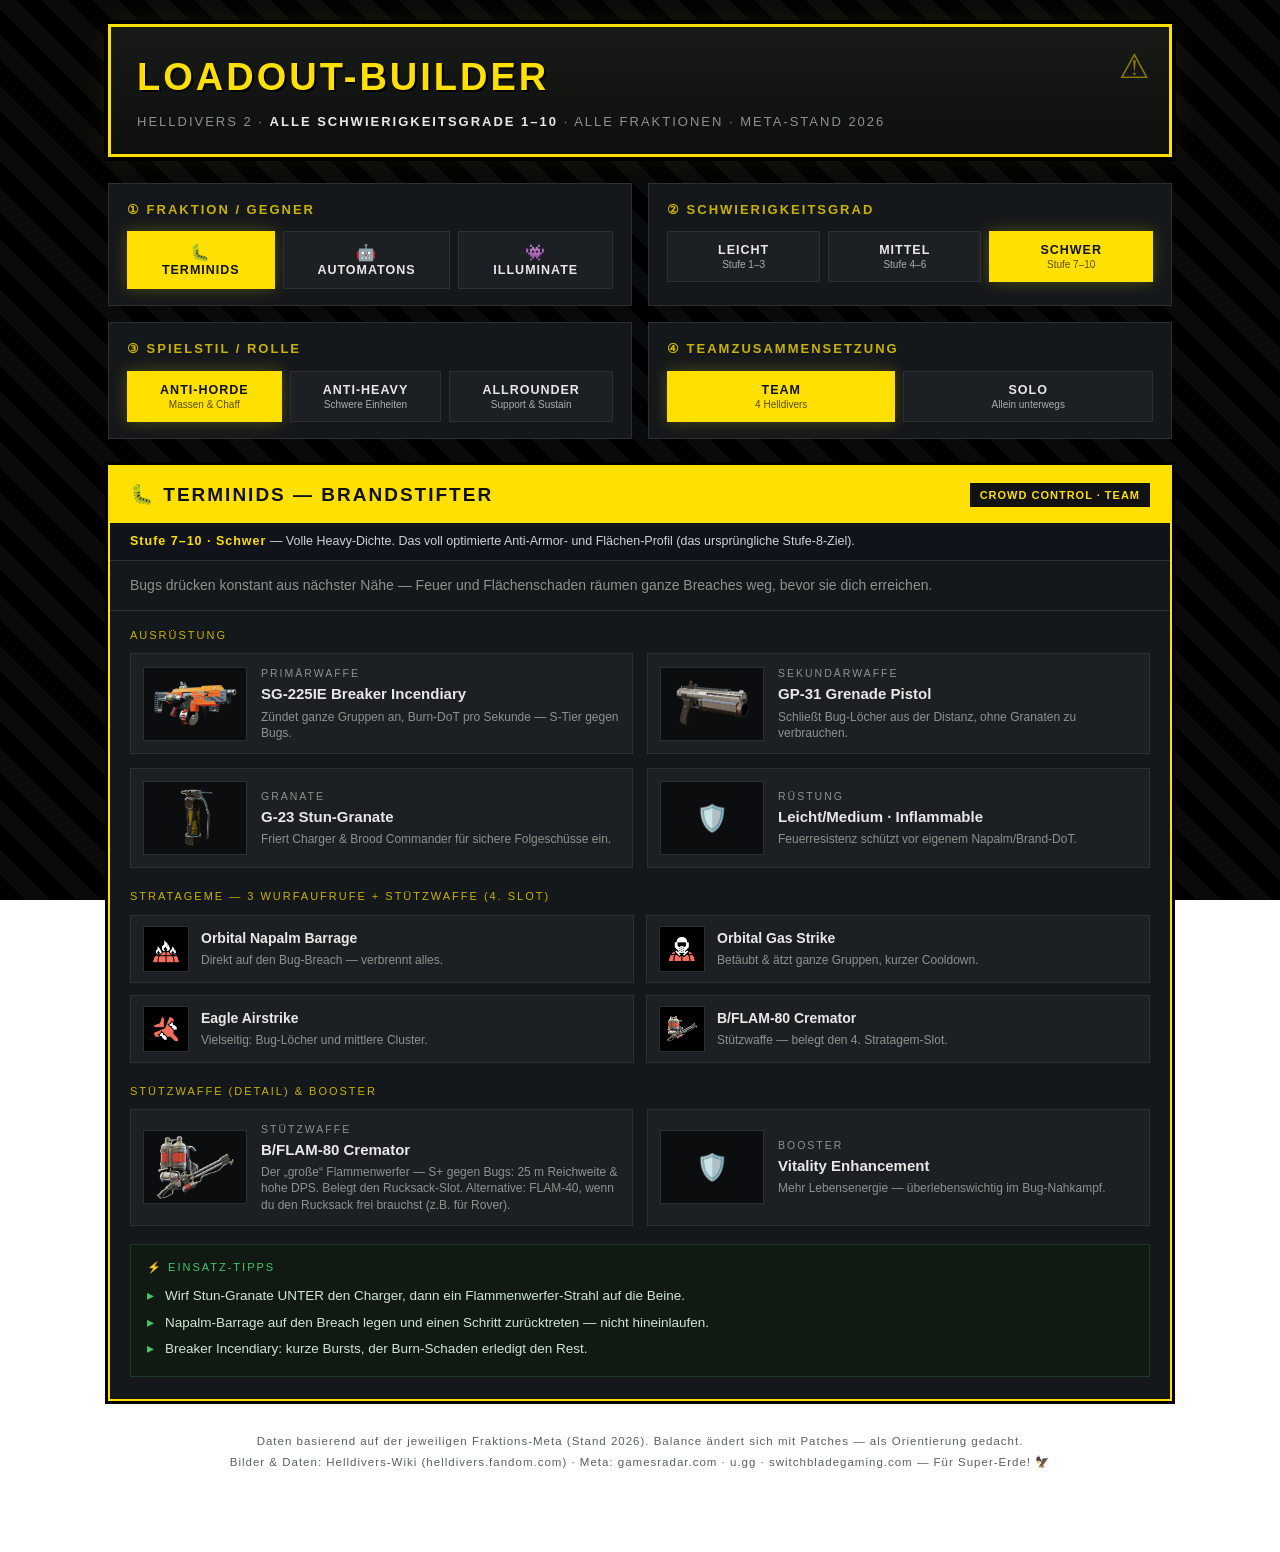
==== index.html @ fb1e1f34 "Helldivers 2 Loadout-Builder: alle Fraktionen, alle Schwierigkeitsbänder Co-Authored-By: Claude Opus" ====
<!DOCTYPE html>
<html lang="de">
<head>
<meta charset="UTF-8">
<meta http-equiv="refresh" content="0; url=helldivers2-loadout.html">
<title>Helldivers 2 — Loadout-Builder</title>
<link rel="canonical" href="helldivers2-loadout.html">
</head>
<body style="background:#0d0f0d;color:#ffe000;font-family:sans-serif;text-align:center;padding-top:20vh">
  <p>Weiterleitung zum <a href="helldivers2-loadout.html" style="color:#ffe000">Loadout-Builder</a> …</p>
</body>
</html>
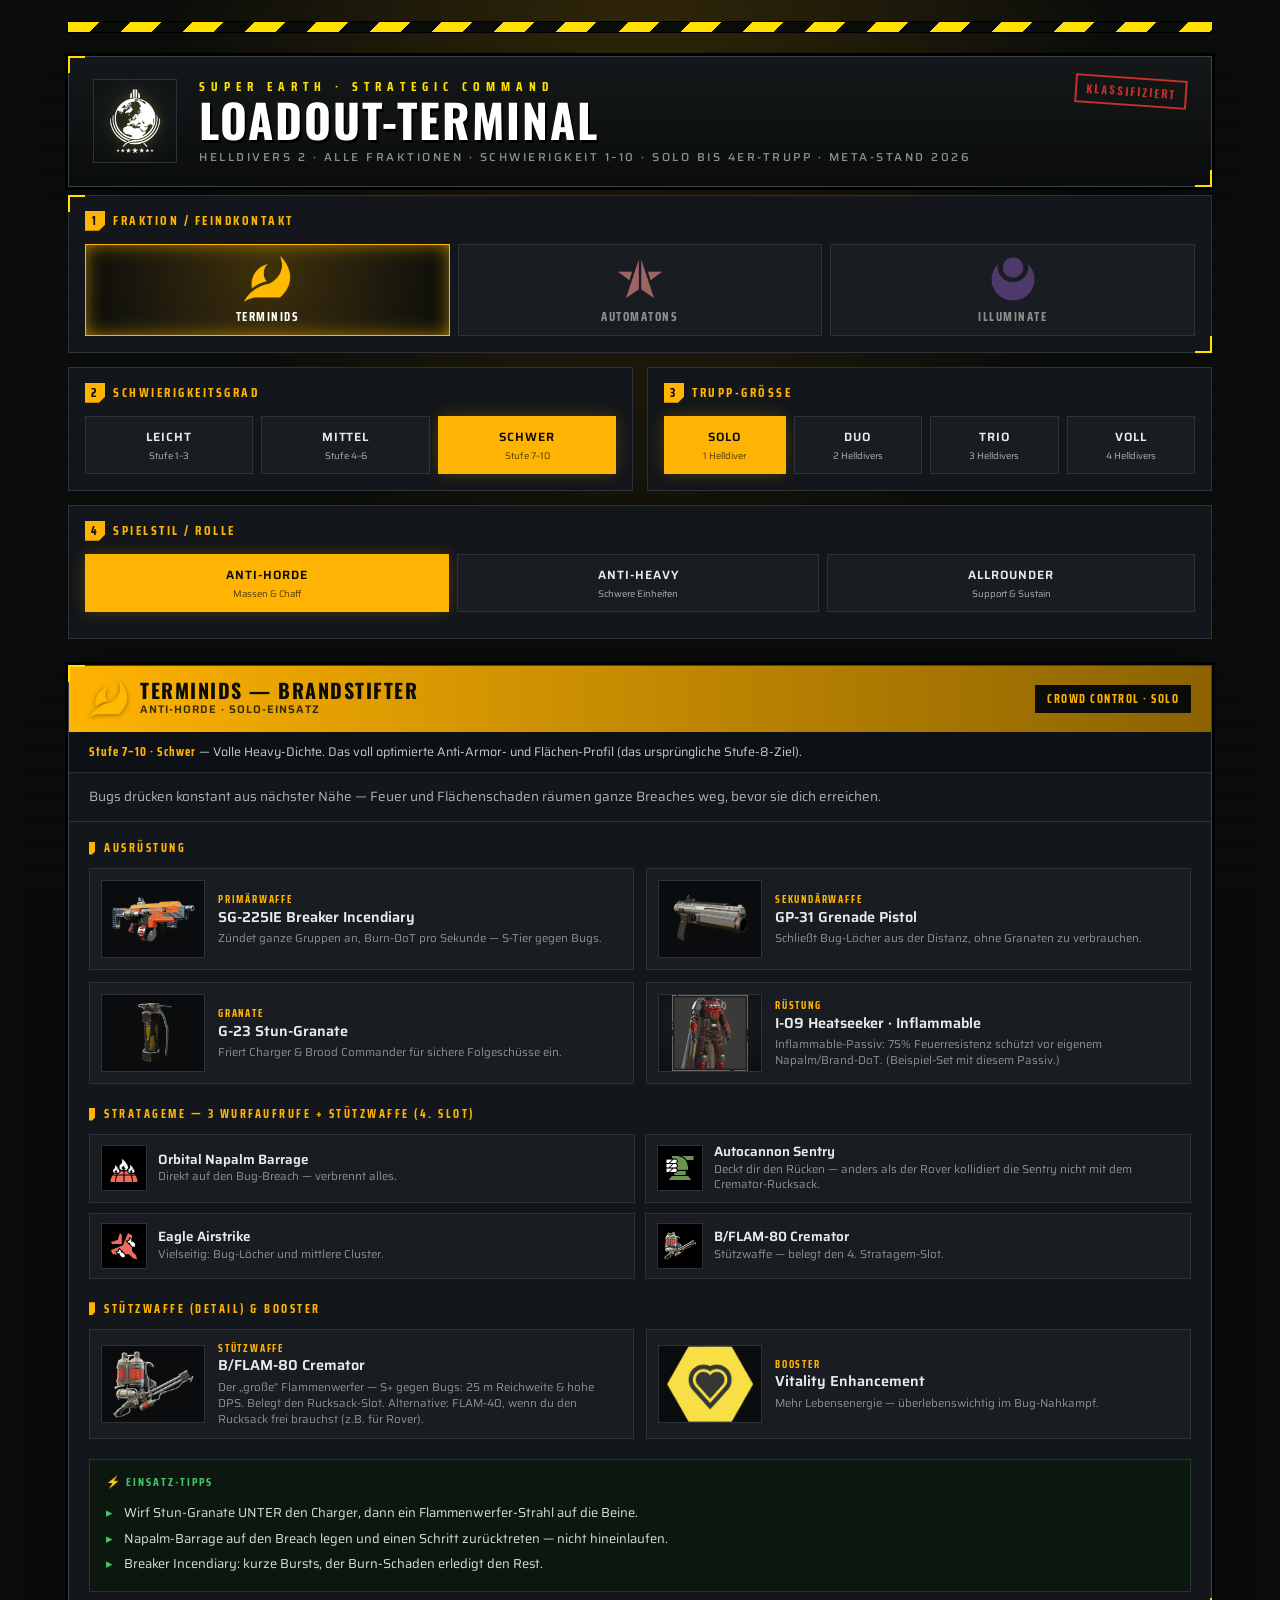
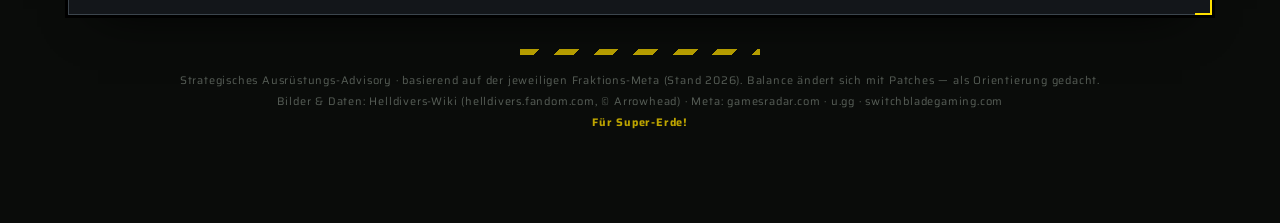
==== commit 734ff018: "Website-Update 2026-05-30 Co-Authored-By: Claude Opus 4.8 <noreply@anthropic.com>" ====
--- a/index.html
+++ b/index.html
@@ -2,11 +2,745 @@
 <html lang="de">
 <head>
 <meta charset="UTF-8">
-<meta http-equiv="refresh" content="0; url=helldivers2-loadout.html">
-<title>Helldivers 2 — Loadout-Builder</title>
-<link rel="canonical" href="helldivers2-loadout.html">
+<meta name="viewport" content="width=device-width, initial-scale=1.0">
+<title>SUPER EARTH · Loadout-Terminal — Helldivers 2</title>
+<meta name="description" content="Strategisches Ausrüstungs-Advisory für Helldivers 2 — optimale Loadouts für alle Fraktionen, alle Schwierigkeitsgrade, Solo bis 4er-Trupp.">
+<!-- Open Graph (für hübsche Discord-/Link-Vorschau) -->
+<meta property="og:title" content="SUPER EARTH · Loadout-Terminal — Helldivers 2">
+<meta property="og:description" content="Optimale Loadouts für alle Fraktionen & Schwierigkeitsgrade. Solo bis 4er-Trupp-Aufstellung. Für die Demokratie. 🦅">
+<meta property="og:type" content="website">
+<meta property="og:image" content="assets/og-preview.png">
+<meta property="og:image:width" content="1200">
+<meta property="og:image:height" content="630">
+<meta name="twitter:card" content="summary_large_image">
+<meta name="twitter:title" content="SUPER EARTH · Loadout-Terminal — Helldivers 2">
+<meta name="twitter:description" content="Optimale Loadouts für alle Fraktionen & Schwierigkeitsgrade. Solo bis 4er-Trupp. Für die Demokratie. 🦅">
+<meta name="twitter:image" content="assets/og-preview.png">
+<meta name="theme-color" content="#ffe000">
+<link rel="icon" type="image/png" sizes="64x64" href="assets/favicon.png">
+<link rel="icon" type="image/png" sizes="32x32" href="assets/favicon-32.png">
+<link rel="apple-touch-icon" href="assets/favicon.png">
+<link rel="preconnect" href="https://fonts.googleapis.com">
+<link rel="preconnect" href="https://fonts.gstatic.com" crossorigin>
+<link href="https://fonts.googleapis.com/css2?family=Oswald:wght@400;500;600;700&family=Saira:wght@400;500;600;700&family=Saira+Condensed:wght@600;700&display=swap" rel="stylesheet">
+<style>
+  :root{
+    --hd-yellow:#ffe000;--hd-yellow-dim:#bda400;
+    --bg:#0a0c0a;--panel:#13161a;--panel-2:#191d22;--panel-3:#1f242a;
+    --line:#2c3238;--line-bright:#3c454d;--text:#e9ebe7;--muted:#8a938b;
+    --red:#e8362e;--green:#46c46b;
+    --acc:var(--hd-yellow);      /* Fraktions-Akzent, per JS gesetzt */
+    --acc-glow:rgba(255,224,0,.30);
+  }
+  /* Fraktions-Akzentfarben */
+  body[data-faction="terminids"] {--acc:#ffb302;--acc-glow:rgba(255,179,2,.28)}
+  body[data-faction="automatons"]{--acc:#ff5a52;--acc-glow:rgba(232,54,46,.32)}
+  body[data-faction="illuminate"]{--acc:#9b6df0;--acc-glow:rgba(120,80,235,.34)}
+
+  *{box-sizing:border-box;margin:0;padding:0}
+  html{scroll-behavior:smooth}
+  body{
+    font-family:"Saira","Segoe UI",sans-serif;
+    background:var(--bg);color:var(--text);line-height:1.5;min-height:100vh;
+    position:relative;overflow-x:hidden;
+  }
+  /* Hazard-Streifen am Seitenrand + Scanlines-Atmosphäre */
+  body::before{
+    content:"";position:fixed;inset:0;pointer-events:none;z-index:0;
+    background:
+      repeating-linear-gradient(0deg,rgba(255,255,255,.018) 0 1px,transparent 1px 3px),
+      radial-gradient(ellipse at 50% -10%,var(--acc-glow),transparent 55%);
+    opacity:.6;transition:background .35s;
+  }
+  .wrap{max-width:1180px;margin:0 auto;padding:22px 18px 90px;position:relative;z-index:1}
+
+  /* ====== Eckklammer-Rahmen (HUD-Motiv) ====== */
+  .frame{position:relative}
+  .frame::before,.frame::after{content:"";position:absolute;width:15px;height:15px;pointer-events:none}
+  .frame::before{top:-1px;left:-1px;border-top:2px solid var(--hd-yellow);border-left:2px solid var(--hd-yellow)}
+  .frame::after{bottom:-1px;right:-1px;border-bottom:2px solid var(--hd-yellow);border-right:2px solid var(--hd-yellow)}
+
+  /* ====== Kopfzeile / Kommando-Leiste ====== */
+  header{
+    border:1px solid var(--line-bright);background:linear-gradient(180deg,#15181a,#0b0d0c);
+    padding:20px 24px;margin-bottom:8px;display:flex;align-items:center;gap:22px;
+    box-shadow:0 0 0 3px #000,0 18px 40px -22px #000;
+  }
+  .hazard{height:10px;margin-bottom:24px;
+    background:repeating-linear-gradient(135deg,var(--hd-yellow) 0 22px,#0a0c0a 22px 44px);
+    box-shadow:0 0 0 1px #000;}
+  .crest{flex:0 0 84px;width:84px;height:84px;display:flex;align-items:center;justify-content:center;
+    border:1px solid var(--line);background:radial-gradient(circle at 50% 40%,#1c2024,#0c0e0d);position:relative}
+  .crest img{width:64px;height:64px;object-fit:contain;filter:drop-shadow(0 0 6px rgba(255,224,0,.25))}
+  .titles{flex:1 1 auto;min-width:0}
+  .kicker{font-family:"Saira Condensed";font-weight:700;letter-spacing:6px;font-size:13px;color:var(--hd-yellow);text-transform:uppercase}
+  h1{font-family:"Oswald";font-weight:700;font-size:clamp(26px,4.6vw,46px);line-height:.98;
+    letter-spacing:2px;text-transform:uppercase;color:#fff;text-shadow:2px 3px 0 #000}
+  .sub{color:var(--muted);letter-spacing:2.5px;text-transform:uppercase;font-size:11.5px;margin-top:7px;font-weight:500}
+  .stamp{flex:0 0 auto;align-self:flex-start;border:2px solid var(--red);color:var(--red);
+    font-family:"Oswald";font-weight:600;letter-spacing:2px;font-size:11px;padding:4px 9px;
+    text-transform:uppercase;transform:rotate(4deg);opacity:.85}
+  @media(max-width:600px){.crest{display:none}.stamp{display:none}}
+
+  /* ====== Steuer-Deck ====== */
+  .controls{display:grid;grid-template-columns:repeat(2,1fr);gap:14px;margin-bottom:26px}
+  @media(max-width:760px){.controls{grid-template-columns:1fr}}
+  .group{background:var(--panel);border:1px solid var(--line);padding:15px 16px 16px}
+  .group h2{font-family:"Saira Condensed";font-weight:700;font-size:13px;letter-spacing:2.5px;
+    text-transform:uppercase;color:var(--acc);margin-bottom:13px;display:flex;align-items:center;gap:8px}
+  .group h2 .num{display:inline-flex;width:20px;height:20px;align-items:center;justify-content:center;
+    background:var(--acc);color:#0a0c0a;font-size:12px;font-weight:700;clip-path:polygon(0 0,100% 0,100% 70%,70% 100%,0 100%)}
+  .group.muted{opacity:.5}
+  .group .hint{font-size:11px;color:var(--muted);margin-top:10px;letter-spacing:.5px}
+
+  .opts{display:flex;flex-wrap:wrap;gap:8px}
+  .opt{
+    flex:1 1 auto;min-width:80px;border:1px solid var(--line);background:var(--panel-2);color:var(--text);
+    padding:10px 9px;cursor:pointer;text-transform:uppercase;letter-spacing:1px;font-size:12px;font-weight:600;
+    font-family:"Saira";transition:all .13s;text-align:center;position:relative;
+  }
+  .opt:hover{border-color:var(--acc);background:var(--panel-3)}
+  .opt.active{background:var(--acc);color:#0a0c0a;border-color:var(--acc);box-shadow:0 0 16px -2px var(--acc-glow)}
+  .opt small{display:block;font-weight:400;font-size:9.5px;opacity:.72;letter-spacing:0;text-transform:none;margin-top:2px}
+
+  /* Fraktions-Kacheln */
+  .fac-opts{display:grid;grid-template-columns:repeat(3,1fr);gap:8px}
+  .fac{border:1px solid var(--line);background:var(--panel-2);cursor:pointer;padding:12px 6px 9px;
+    text-align:center;transition:all .14s;position:relative;overflow:hidden}
+  .fac img{width:44px;height:44px;object-fit:contain;display:block;margin:0 auto 6px;
+    filter:grayscale(.55) brightness(.85);transition:filter .15s,transform .15s}
+  .fac .fl{font-family:"Saira Condensed";font-weight:700;font-size:12.5px;letter-spacing:1.5px;text-transform:uppercase;color:var(--muted)}
+  .fac:hover img{filter:none;transform:scale(1.05)}
+  .fac:hover .fl{color:var(--text)}
+  .fac.active{border-color:var(--fac-c);background:radial-gradient(circle at 50% 30%,color-mix(in srgb,var(--fac-c) 22%,#0a0c0a),#0a0c0a)}
+  .fac.active img{filter:none;transform:scale(1.05)}
+  .fac.active .fl{color:#fff}
+  .fac.active::after{content:"";position:absolute;inset:0;box-shadow:inset 0 0 22px -6px var(--fac-c);pointer-events:none}
+  .fac[data-val="terminids"]{--fac-c:#ffb302}
+  .fac[data-val="automatons"]{--fac-c:#ff5a52}
+  .fac[data-val="illuminate"]{--fac-c:#9b6df0}
+
+  /* ====== Ergebnis ====== */
+  .result{border:1px solid var(--line-bright);background:var(--panel);box-shadow:0 0 0 3px #000,0 24px 50px -30px #000}
+  .result-head{background:linear-gradient(90deg,var(--acc),color-mix(in srgb,var(--acc) 55%,#000));
+    color:#0a0c0a;padding:14px 20px;display:flex;justify-content:space-between;align-items:center;flex-wrap:wrap;gap:8px}
+  .result-head .rh-l{display:flex;align-items:center;gap:13px}
+  .result-head .rh-em{width:38px;height:38px;object-fit:contain;filter:drop-shadow(0 1px 2px rgba(0,0,0,.4))}
+  .result-head h3{font-family:"Oswald";font-weight:700;font-size:20px;letter-spacing:1.5px;text-transform:uppercase;line-height:1}
+  .result-head .rh-sub{font-size:11px;font-weight:600;letter-spacing:1px;text-transform:uppercase;opacity:.8;margin-top:2px}
+  .result-head .tag{font-family:"Saira Condensed";font-size:12px;background:#0a0c0a;color:var(--acc);padding:5px 12px;letter-spacing:1.5px;text-transform:uppercase;font-weight:700}
+
+  .band-banner{padding:11px 20px;background:#0d1116;color:#c6cdd4;font-size:12.5px;border-bottom:1px solid var(--line);line-height:1.4}
+  .band-banner b{color:var(--acc);letter-spacing:1px;font-family:"Saira Condensed"}
+  .blurb{padding:14px 20px;color:#aeb4ad;border-bottom:1px solid var(--line);font-size:13.5px}
+
+  .section-lbl{font-family:"Saira Condensed";font-weight:700;font-size:12px;letter-spacing:2.5px;text-transform:uppercase;
+    color:var(--acc);padding:17px 20px 7px;display:flex;align-items:center;gap:9px}
+  .section-lbl::before{content:"";width:6px;height:13px;background:var(--acc);clip-path:polygon(0 0,100% 0,100% 75%,55% 100%,0 100%)}
+
+  .grid{padding:4px 20px;display:grid;grid-template-columns:1fr 1fr;gap:12px}
+  @media(max-width:680px){.grid{grid-template-columns:1fr}}
+  .card{display:flex;gap:13px;background:var(--panel-2);border:1px solid var(--line);padding:11px;align-items:center}
+  .card:hover{border-color:var(--line-bright)}
+  .thumb{width:104px;height:78px;flex:0 0 104px;background:#0a0c0d;border:1px solid var(--line);
+    display:flex;align-items:center;justify-content:center;overflow:hidden;position:relative}
+  .thumb img{max-width:100%;max-height:100%;object-fit:contain;display:block}
+  .thumb.armory{background:radial-gradient(circle at 50% 35%,#22262b,#0c0e10)}
+  .thumb.noimg{color:var(--muted);font-size:24px}
+  .card .lbl{font-family:"Saira Condensed";font-weight:700;font-size:10.5px;letter-spacing:1.8px;text-transform:uppercase;color:var(--acc)}
+  .card .val{font-size:14.5px;font-weight:600;margin-top:1px;line-height:1.2}
+  .card .why{font-size:11.5px;color:var(--muted);margin-top:4px;line-height:1.4}
+
+  .strats{padding:4px 20px;display:grid;grid-template-columns:repeat(2,1fr);gap:10px}
+  @media(max-width:680px){.strats{grid-template-columns:1fr}}
+  .strat{display:flex;gap:11px;background:var(--panel-2);border:1px solid var(--line);padding:9px 11px;align-items:center}
+  .strat .sico{width:46px;height:46px;flex:0 0 46px;background:#000;border:1px solid var(--line);display:flex;align-items:center;justify-content:center}
+  .strat .sico img{width:36px;height:36px;object-fit:contain;filter:brightness(1.12)}
+  .strat .sico.noimg{color:var(--acc);font-size:20px}
+  .strat .n{font-weight:600;font-size:13.5px;line-height:1.15}
+  .strat .d{font-size:11.5px;color:var(--muted);margin-top:2px;line-height:1.35}
+
+  .tips{margin:16px 20px 22px;background:#0c1710;border:1px solid #1d3a26;padding:14px 16px}
+  .tips .lbl{font-family:"Saira Condensed";font-weight:700;font-size:11.5px;letter-spacing:2px;text-transform:uppercase;color:var(--green);margin-bottom:9px}
+  .tips ul{list-style:none}
+  .tips li{font-size:13px;padding:3px 0 3px 18px;position:relative;color:#cfe6d4}
+  .tips li::before{content:"▸";position:absolute;left:0;color:var(--green)}
+
+  /* ====== Squad-Aufstellung ====== */
+  .squad-intro{padding:14px 20px;border-bottom:1px solid var(--line);color:#aeb4ad;font-size:13px}
+  .roster{padding:14px 20px 6px;display:grid;gap:13px;grid-template-columns:repeat(auto-fit,minmax(255px,1fr))}
+  .pcard{border:1px solid var(--line);background:var(--panel-2);display:flex;flex-direction:column}
+  .pcard-head{display:flex;align-items:center;gap:10px;padding:10px 12px;background:#0d1116;border-bottom:2px solid var(--role-c,var(--acc))}
+  .pcard-head .pn{font-family:"Oswald";font-weight:700;font-size:13px;letter-spacing:1px;color:#fff;text-transform:uppercase}
+  .pcard-head .role{margin-left:auto;font-family:"Saira Condensed";font-weight:700;font-size:11px;letter-spacing:1.5px;
+    text-transform:uppercase;color:#0a0c0a;background:var(--role-c,var(--acc));padding:3px 8px}
+  .pcard-head .pidx{width:24px;height:24px;flex:0 0 24px;display:flex;align-items:center;justify-content:center;
+    border:1px solid var(--role-c,var(--acc));color:var(--role-c,var(--acc));font-family:"Oswald";font-weight:700;font-size:13px}
+  .pcard-name{padding:9px 12px 4px;font-family:"Saira Condensed";font-weight:700;font-size:15px;letter-spacing:.5px;color:var(--acc);text-transform:uppercase}
+  .ploadout{padding:6px 12px 12px;display:flex;flex-direction:column;gap:7px}
+  .prow{display:flex;align-items:center;gap:9px}
+  .prow .pic{width:42px;height:32px;flex:0 0 42px;background:#0a0c0d;border:1px solid var(--line);display:flex;align-items:center;justify-content:center;overflow:hidden}
+  .prow .pic.armory{background:radial-gradient(circle at 50% 35%,#22262b,#0c0e10)}
+  .prow .pic img{max-width:100%;max-height:100%;object-fit:contain}
+  .prow .pl{font-family:"Saira Condensed";font-weight:700;font-size:9px;letter-spacing:1.3px;text-transform:uppercase;color:var(--muted);line-height:1}
+  .prow .pv{font-size:12.5px;font-weight:600;line-height:1.15;margin-top:1px}
+  .pstrats{display:flex;gap:5px;margin-top:3px;flex-wrap:wrap}
+  .pstrats .ps{width:30px;height:30px;background:#000;border:1px solid var(--line);display:flex;align-items:center;justify-content:center}
+  .pstrats .ps img{width:23px;height:23px;object-fit:contain;filter:brightness(1.12)}
+  .pstrats .ps.noimg{color:var(--acc);font-size:14px}
+  .role-tag-row{display:flex;gap:6px;flex-wrap:wrap;padding:2px 0 0}
+
+  footer{margin-top:34px;text-align:center;color:#596059;font-size:11px;letter-spacing:.8px;line-height:1.9}
+  footer a{color:var(--hd-yellow-dim);text-decoration:none}
+  footer a:hover{color:var(--hd-yellow)}
+  footer .fhz{height:6px;margin:0 auto 16px;max-width:240px;
+    background:repeating-linear-gradient(135deg,var(--hd-yellow-dim) 0 14px,transparent 14px 28px)}
+</style>
 </head>
-<body style="background:#0d0f0d;color:#ffe000;font-family:sans-serif;text-align:center;padding-top:20vh">
-  <p>Weiterleitung zum <a href="helldivers2-loadout.html" style="color:#ffe000">Loadout-Builder</a> …</p>
+<body data-faction="terminids">
+<div class="wrap">
+  <div class="hazard"></div>
+
+  <header class="frame">
+    <div class="crest"><img src="assets/super_earth.png" alt="Super Earth"></div>
+    <div class="titles">
+      <div class="kicker">Super Earth · Strategic Command</div>
+      <h1>Loadout-Terminal</h1>
+      <div class="sub">Helldivers 2 · Alle Fraktionen · Schwierigkeit 1–10 · Solo bis 4er-Trupp · Meta-Stand 2026</div>
+    </div>
+    <div class="stamp">Klassifiziert</div>
+  </header>
+
+  <div class="controls">
+    <div class="group frame" style="grid-column:1/-1">
+      <h2><span class="num">1</span> Fraktion / Feindkontakt</h2>
+      <div class="fac-opts" id="faction-opts"><!-- dynamisch --></div>
+    </div>
+    <div class="group">
+      <h2><span class="num">2</span> Schwierigkeitsgrad</h2>
+      <div class="opts" id="band-opts">
+        <button class="opt" data-val="leicht">Leicht<small>Stufe 1–3</small></button>
+        <button class="opt" data-val="mittel">Mittel<small>Stufe 4–6</small></button>
+        <button class="opt active" data-val="schwer">Schwer<small>Stufe 7–10</small></button>
+      </div>
+    </div>
+    <div class="group">
+      <h2><span class="num">3</span> Trupp-Größe</h2>
+      <div class="opts" id="team-opts">
+        <button class="opt active" data-val="solo">Solo<small>1 Helldiver</small></button>
+        <button class="opt" data-val="2">Duo<small>2 Helldivers</small></button>
+        <button class="opt" data-val="3">Trio<small>3 Helldivers</small></button>
+        <button class="opt" data-val="4">Voll<small>4 Helldivers</small></button>
+      </div>
+    </div>
+    <div class="group" id="style-group" style="grid-column:1/-1">
+      <h2><span class="num">4</span> Spielstil / Rolle <span id="style-mode" style="font-family:Saira;font-weight:500;letter-spacing:1px;font-size:10px;color:var(--muted)"></span></h2>
+      <div class="opts" id="style-opts">
+        <button class="opt active" data-val="horde">Anti-Horde<small>Massen &amp; Chaff</small></button>
+        <button class="opt" data-val="heavy">Anti-Heavy<small>Schwere Einheiten</small></button>
+        <button class="opt" data-val="support">Allrounder<small>Support &amp; Sustain</small></button>
+      </div>
+      <div class="hint" id="style-hint"></div>
+    </div>
+  </div>
+
+  <div class="result frame" id="result"></div>
+
+  <footer>
+    <div class="fhz"></div>
+    Strategisches Ausrüstungs-Advisory · basierend auf der jeweiligen Fraktions-Meta (Stand 2026). Balance ändert sich mit Patches — als Orientierung gedacht.<br>
+    Bilder &amp; Daten: Helldivers-Wiki (helldivers.fandom.com, © Arrowhead) · Meta: gamesradar.com · u.gg · switchbladegaming.com<br>
+    <b style="color:var(--hd-yellow-dim)">Für Super-Erde!</b>
+  </footer>
+</div>
+
+<script>
+// ============ DATEN ============
+// FACTIONS[<key>] = { label, emblem, color, builds:{ horde, heavy, support } }
+// Jeder Build: name, tag, blurb, primary/secondary/grenade/armor/support/booster {val,img,why},
+//              strats[3] {img,n,d}, soloReplace (Index 0-2), soloStrat {img,n,d}, tips[]
+const FACTIONS = {
+  terminids: {
+    label:"Terminids", emblem:"emblem_terminids.png",
+    builds:{
+      horde:{
+        name:"Brandstifter", tag:"Crowd Control",
+        blurb:"Bugs drücken konstant aus nächster Nähe — Feuer und Flächenschaden räumen ganze Breaches weg, bevor sie dich erreichen.",
+        primary:{val:"SG-225IE Breaker Incendiary", img:"breaker_incendiary.webp", why:"Zündet ganze Gruppen an, Burn-DoT pro Sekunde — S-Tier gegen Bugs."},
+        secondary:{val:"GP-31 Grenade Pistol", img:"grenade_pistol.png", why:"Schließt Bug-Löcher aus der Distanz, ohne Granaten zu verbrauchen."},
+        grenade:{val:"G-23 Stun-Granate", img:"stun_grenade.png", why:"Friert Charger & Brood Commander für sichere Folgeschüsse ein."},
+        armor:{val:"I-09 Heatseeker · Inflammable", img:"armor_inflammable.png", why:"Inflammable-Passiv: 75% Feuerresistenz schützt vor eigenem Napalm/Brand-DoT. (Beispiel-Set mit diesem Passiv.)"},
+        support:{val:"B/FLAM-80 Cremator", img:"cremator.png", why:"Der „große“ Flammenwerfer — S+ gegen Bugs: 25 m Reichweite & hohe DPS. Belegt den Rucksack-Slot. Alternative: FLAM-40, wenn du den Rucksack frei brauchst (z.B. für Rover)."},
+        booster:{val:"Vitality Enhancement", img:"booster_vitality.png", why:"Mehr Lebensenergie — überlebenswichtig im Bug-Nahkampf."},
+        strats:[
+          {img:"orbital_napalm.png", n:"Orbital Napalm Barrage", d:"Direkt auf den Bug-Breach — verbrennt alles."},
+          {img:"orbital_gas.png", n:"Orbital Gas Strike", d:"Betäubt & ätzt ganze Gruppen, kurzer Cooldown."},
+          {img:"eagle_airstrike.png", n:"Eagle Airstrike", d:"Vielseitig: Bug-Löcher und mittlere Cluster."},
+        ],
+        soloReplace:1,
+        soloStrat:{img:"autocannon_sentry.png", n:"Autocannon Sentry", d:"Deckt dir den Rücken — anders als der Rover kollidiert die Sentry nicht mit dem Cremator-Rucksack."},
+        tips:[
+          "Wirf Stun-Granate UNTER den Charger, dann ein Flammenwerfer-Strahl auf die Beine.",
+          "Napalm-Barrage auf den Breach legen und einen Schritt zurücktreten — nicht hineinlaufen.",
+          "Breaker Incendiary: kurze Bursts, der Burn-Schaden erledigt den Rest."
+        ]
+      },
+      heavy:{
+        name:"Panzerbrecher", tag:"Anti-Heavy",
+        blurb:"Auf hohen Stufen spawnen Charger und Bile Titans im Rudel. Dieses Loadout dreht sich komplett um zuverlässige Schwerpanzer-Kills.",
+        primary:{val:"SG-451 Cookout", img:"cookout.png", why:"Hoher Stagger + Feuer stoppt Stalker und räumt Hunter."},
+        secondary:{val:"P-4 Senator", img:"senator.png", why:"Medium-Durchschlag, killt Bug-Warriors und Spewer zuverlässig."},
+        grenade:{val:"G-23 Stun-Granate", img:"stun_grenade.png", why:"Charger fixieren → Headshot mit der Recoilless."},
+        armor:{val:"FS-23 Battle Master · Fortified", img:"armor_fortified.png", why:"Fortified-Passiv: 50% Explosionsresistenz + weniger Rückstoß gegen Charger-Stöße. (Beispiel-Set; Engineering Kit ist die Alternative.)"},
+        support:{val:"GR-8 Recoilless Rifle", img:"recoilless.png", why:"One-Shot auf Charger-Kopf, Headshots auf Bile Titans."},
+        booster:{val:"Stamina Enhancement", img:"booster_stamina.png", why:"Mehr Ausdauer, um Chargern auszuweichen."},
+        strats:[
+          {img:"eagle_500kg.png", n:"Eagle 500kg Bomb", d:"Der Go-To gegen Bile Titans."},
+          {img:"orbital_railcannon.png", n:"Orbital Railcannon Strike", d:"Auto-Target auf das größte Ziel — perfekt bei mehreren Titans."},
+          {img:"eagle_airstrike.png", n:"Eagle Airstrike", d:"Schließt Bug-Löcher und killt Charger-Gruppen."},
+        ],
+        soloReplace:1,
+        soloStrat:{img:"autocannon_sentry.png", n:"Autocannon Sentry", d:"Bearbeitet mittlere Bugs, während du dich auf Heavies fokussierst."},
+        tips:[
+          "Recoilless: auf den GLÜHENDEN Bauch des Bile Titan zielen, nicht auf den Panzer.",
+          "Stun-Granate → Charger steht → Recoilless-Schuss in den Kopf = sofort tot.",
+          "500kg punktgenau unter den Titan werfen; der Blast-Radius ist kleiner als er aussieht.",
+          "Railcannon für Reserve-Notfälle aufheben (langer Cooldown)."
+        ]
+      },
+      support:{
+        name:"Allrounder", tag:"Sustain & Support",
+        blurb:"Ausgewogenes Loadout, das alles mittel-gut kann: Dauerfeuer gegen Massen, etwas Anti-Armor und endlose Munition.",
+        primary:{val:"LAS-16 Sickle", img:"sickle.png", why:"Quasi unendlich Munition gegen Trash-Mobs, kein Nachladen unter Druck."},
+        secondary:{val:"GP-31 Grenade Pistol", img:"grenade_pistol.png", why:"Schließt Bug-Löcher und killt Gruppen aus Distanz."},
+        grenade:{val:"G-13 Incendiary Impact", img:"incendiary_impact.png", why:"Sofort-Brand-Fläche gegen anrückende Patrouillen."},
+        armor:{val:"I-09 Heatseeker · Inflammable", img:"armor_inflammable.png", why:"Inflammable-Passiv: solide Verteidigung + 75% Feuerresistenz. (Beispiel-Set mit diesem Passiv.)"},
+        support:{val:"MG-43 Machine Gun", img:"machine_gun.png", why:"Medium-Durchschlag, mäht Warriors & Spewer in Reihen."},
+        booster:{val:"Hellpod Space Optimization", img:"booster_hellpod.png", why:"Volle Munition/Granaten direkt beim Respawn."},
+        strats:[
+          {img:"autocannon_sentry.png", n:"Autocannon Sentry", d:"Zuverlässige automatische Deckung gegen mittlere Bugs."},
+          {img:"eagle_airstrike.png", n:"Eagle Airstrike", d:"Universal-Werkzeug für Löcher und Cluster."},
+          {img:"orbital_gas.png", n:"Orbital Gas Strike", d:"Crowd Control mit kurzem Cooldown."},
+        ],
+        soloReplace:2,
+        soloStrat:{img:"guard_dog_rover.png", n:"AX/AR-23 Guard Dog 'Rover'", d:"Hält dir kleine Bugs vom Leib, wenn niemand zudeckt."},
+        tips:[
+          "Sickle: kurze Feuerstöße, damit sie nicht überhitzt — abkühlen lassen statt durchballern.",
+          "Machine Gun im Liegen abfeuern für deutlich bessere Kontrolle.",
+          "Halte immer eine Eagle-Ladung für plötzliche Bug-Breaches bereit."
+        ]
+      }
+    }
+  },
+  automatons: {
+    label:"Automatons", emblem:"emblem_automatons.png",
+    builds:{
+      horde:{
+        name:"Chaff-Schredder", tag:"Crowd Control",
+        blurb:"Trooper- und Devastator-Massen kontert man mit Dauerfeuer: hohe Feuerrate, Stagger und Flächenschaden halten die Welle auf Distanz.",
+        primary:{val:"LAS-16 Sickle", img:"sickle.png", why:"Hohe Feuerrate, kein Nachladen — ideal gegen endlose Trooper."},
+        secondary:{val:"P-19 Redeemer", img:"redeemer.png", why:"Vollautomatische Pistole als Notfall-Burst gegen anrückendes Chaff."},
+        grenade:{val:"G-16 Impact", img:"impact_grenade.png", why:"Sofort-Explosion ohne Zündverzögerung — killt Gruppen & kleine Fabrikatoren."},
+        armor:{val:"DP-53 Savior of the Free · Siege-Ready", img:"armor_siege.png", why:"Siege-Ready-Passiv: 30% schnelleres Nachladen & +20% Munition für Dauerfeuer. (Beispiel-Set mit diesem Passiv.)"},
+        support:{val:"AC-8 Autocannon", img:"ac8_autocannon.png", why:"Staggert Devastators und knackt Medium-Armor. Belegt den Rucksack-Slot (Munitionsträger)."},
+        booster:{val:"Vitality Enhancement", img:"booster_vitality.png", why:"Squad-weite Schadensreduktion gegen Bot-Beschuss."},
+        strats:[
+          {img:"eagle_airstrike.png", n:"Eagle Airstrike", d:"Allzweck-Schlag gegen Patrouillen, Devastator-Gruppen & Fabrikatoren."},
+          {img:"orbital_gatling_barrage.png", n:"Orbital Gatling Barrage", d:"Streut über Trooper- und Berserker-Wellen, räumt Chaff in Masse."},
+          {img:"eagle_cluster_bomb.png", n:"Eagle Cluster Bomb", d:"Löscht dicht gepackte leichte Bot-Wellen sofort aus."},
+        ],
+        soloReplace:2,
+        soloStrat:{img:"autocannon_sentry.png", n:"Autocannon Sentry", d:"Autonome Chaff-Deckung ohne Rucksack — kollidiert (anders als der Rover) nicht mit dem Autocannon-Rucksack."},
+        tips:[
+          "Sickle-Hitze managen: kurze Feuerstöße statt Dauerfeuer, sonst Überhitzung mitten in der Welle.",
+          "Autocannon-Geschosse staggern Devastators — auf Hüfte/Kopf zielen, um die Gruppe am Vorrücken zu hindern.",
+          "Eagle Airstrike entlang der Anrückachse legen, nicht mittig — so erwischst du nachrückende Verstärkung."
+        ]
+      },
+      heavy:{
+        name:"Bot-Brecher", tag:"Anti-Heavy",
+        blurb:"Reines Anti-Armor-Profil: Recoilless plus Thermite knacken Hulks, Tanks und Factory Striders, während die Orbitals die dicksten Ziele abräumen.",
+        primary:{val:"JAR-5 Dominator", img:"dominator.png", why:"Hoher Stagger & Durchschlag — wirft Devastators um und killt Medium-Einheiten."},
+        secondary:{val:"P-4 Senator", img:"senator.png", why:"Revolver mit Medium-Durchschlag für Devastator-Köpfe."},
+        grenade:{val:"G-123 Thermite", img:"thermite.png", why:"Klebt an Hulks/Tanks und brennt sich durch Panzerung."},
+        armor:{val:"FS-23 Battle Master · Fortified", img:"armor_fortified.png", why:"Fortified-Passiv: 50% Explosionsresistenz gegen Raketen-Devastators, weniger Rückstoß. (Beispiel-Set mit diesem Passiv.)"},
+        support:{val:"GR-8 Recoilless Rifle", img:"recoilless.png", why:"One-Shot auf Hulk-Auge & Tank-Heck. Belegt den Rucksack-Slot (Munitionsträger)."},
+        booster:{val:"Hellpod Space Optimization", img:"booster_hellpod.png", why:"Volle Munition direkt aus der Hellpod."},
+        strats:[
+          {img:"eagle_500kg.png", n:"Eagle 500KG Bomb", d:"One-Shot-Burst gegen Factory Strider, Tanks und Hulk-Cluster."},
+          {img:"orbital_railcannon.png", n:"Orbital Railcannon Strike", d:"Auto-Lock-Präzision auf das größte Heavy-Ziel."},
+          {img:"orbital_laser.png", n:"Orbital Laser", d:"Brennt sich über mehrere Heavies & Fabrikatoren, arbeitet sie selbstständig ab."},
+        ],
+        soloReplace:2,
+        soloStrat:{img:"eagle_airstrike.png", n:"Eagle Airstrike", d:"Bringt Solo die Chaff-/Patrouillen-Flexibilität, die der auf 3 Ladungen begrenzte Orbital Laser nicht liefert."},
+        tips:[
+          "Recoilless auf Hulk-Augenschlitz oder Tank-Heckturbine; Thermite an Factory-Strider-Bauch kleben.",
+          "Fortified macht dich gegen Raketen-Salven zäh — im Knien hinter Deckung feuern für minimalen Rückstoß.",
+          "Railcannon fürs gefährlichste Ziel aufsparen; es lockt automatisch das größte Heavy an."
+        ]
+      },
+      support:{
+        name:"Allrounder", tag:"Sustain & Support",
+        blurb:"Ausgewogener Generalist: Scorcher umgeht Scout-Strider-Schilde, die Autocannon deckt Medium bis Hulk ab, Orbitals fangen alles Schwere.",
+        primary:{val:"PLAS-1 Scorcher", img:"scorcher.webp", why:"Explosiv-Plasma trifft hinter Scout-Strider-Schilde und Devastator-Hüften."},
+        secondary:{val:"P-19 Redeemer", img:"redeemer.png", why:"Schnelle Automatik-Pistole für den Nahbereich."},
+        grenade:{val:"G-123 Thermite", img:"thermite.png", why:"Klebt an Gelegenheits-Heavies und brennt durch Panzerung."},
+        armor:{val:"FS-23 Battle Master · Fortified", img:"armor_fortified.png", why:"Fortified-Passiv: Explosionsresistenz + Rückstoßreduktion gegen Bot-Beschuss. (Beispiel-Set mit diesem Passiv.)"},
+        support:{val:"AC-8 Autocannon", img:"ac8_autocannon.png", why:"Vielseitige Stütze von Medium bis Hulk. Belegt den Rucksack-Slot."},
+        booster:{val:"Vitality Enhancement", img:"booster_vitality.png", why:"Squad-weite Schadensreduktion, hohe Überlebbarkeit."},
+        strats:[
+          {img:"eagle_airstrike.png", n:"Eagle Airstrike", d:"Flexibler Allzweckschlag gegen Patrouillen, Gruppen & Fabrikatoren."},
+          {img:"orbital_railcannon.png", n:"Orbital Railcannon Strike", d:"Verlässlicher Single-Target-Schlag auf Hulks und Tanks."},
+          {img:"eagle_500kg.png", n:"Eagle 500KG Bomb", d:"Notfall-Burst gegen Factory Strider & gestapelte Heavies."},
+        ],
+        soloReplace:2,
+        soloStrat:{img:"autocannon_sentry.png", n:"Autocannon Sentry", d:"Autonome Deckung ohne Rucksack — kollidiert nicht mit der Autocannon-Stütze (der Rover würde es)."},
+        tips:[
+          "Scorcher-Explosivrunden hinter Scout-Strider-Schilde feuern oder Devastator-Hüften treffen.",
+          "Autocannon gegen Wand/Deckung nachladen, nicht im Freien.",
+          "Distanz & Deckung priorisieren — die Bot-Front belohnt Ranged-Play; Thermite für Heavies aufsparen."
+        ]
+      }
+    }
+  },
+  illuminate: {
+    label:"Illuminate", emblem:"emblem_illuminate.png",
+    builds:{
+      horde:{
+        name:"Schild-Brecher", tag:"Crowd Control",
+        blurb:"Reiner Chaff-Clear, der Voteless-Massen mit Plasma, Lichtbogen und Brand-AoE auflöst. Schild-ignorierende Waffen sind hier König.",
+        primary:{val:"PLAS-101 Purifier", img:"purifier.webp", why:"Aufladbares Explosiv-Plasma, das Voteless-Pulks mit AoE wegräumt."},
+        secondary:{val:"P-72 Crisper", img:"crisper.png", why:"Flammen-Pistole für den Nahbereich — zündet anrückende Voteless an."},
+        grenade:{val:"G-10 Incendiary", img:"incendiary_grenade.png", why:"Brandfläche blockiert Engpässe & Spawn-Ströme dauerhaft."},
+        armor:{val:"EX-03 Prototype 3 · Electrical Conduit", img:"armor_conduit.png", why:"Electrical-Conduit-Passiv: 95% Lichtbogen-Resistenz gegen Overseer-Arcs; leicht für Beweglichkeit. (Beispiel-Set mit diesem Passiv.)"},
+        support:{val:"ARC-3 Arc Thrower", img:"arc_thrower.png", why:"Kettenblitz ignoriert alle Illuminate-Schilde und mäht ganze Voteless-Wellen. Kein Rucksack — Slot bleibt frei."},
+        booster:{val:"Stamina Enhancement", img:"booster_stamina.png", why:"Mehr Ausdauer, um den Voteless-Sprintwellen zu entkommen."},
+        strats:[
+          {img:"eagle_airstrike.png", n:"Eagle Airstrike", d:"Flexibler Flächenschaden gegen dichte Voteless-Pulks & Warp-Schiffe."},
+          {img:"orbital_gatling_barrage.png", n:"Orbital Gatling Barrage", d:"Lang anhaltendes Sperrfeuer gegen nachrückende Horden-Spawns."},
+          {img:"eagle_cluster_bomb.png", n:"Eagle Cluster Bomb", d:"Zerreißt dicht gepackte Voteless-Massen auf einen Schlag."},
+        ],
+        soloReplace:1,
+        soloStrat:{img:"machine_gun.png", n:"MG-43 Machine Gun", d:"Liefert solo konstanten Chaff-Clear ohne auf Team-Feuer zu warten (zweite Stütze, kein Rucksack)."},
+        tips:[
+          "Halte den Arc-Thrower-Strahl in der dichtesten Voteless-Gruppe — Kettenblitze treffen automatisch nach hinten.",
+          "Rückwärtslaufen während du feuerst: Beam-/Brand-Waffen überholen die Voteless-Sprintgeschwindigkeit.",
+          "Brandgranaten in Türen/Engpässe werfen, um Spawn-Ströme zu blockieren."
+        ]
+      },
+      heavy:{
+        name:"Harvester-Jäger", tag:"Anti-Heavy",
+        blurb:"Schaltet gezielt die drei Harvester-Schildgeneratoren mit Präzisionsfeuer aus, statt Schaden gegen die regenerierende Schildblase zu verschwenden.",
+        primary:{val:"PLAS-1 Scorcher", img:"scorcher.webp", why:"Explosiv-Plasma holt fliegende Overseer runter und trifft entschildete Teile."},
+        secondary:{val:"GP-31 Grenade Pistol", img:"grenade_pistol.png", why:"Direktschuss gegen Overseer & Strukturen."},
+        grenade:{val:"G-23 Stun-Granate", img:"stun_grenade.png", why:"Fixiert den Harvester fürs Schild-Strip-Fenster."},
+        armor:{val:"CE-27 Ground Breaker · Engineering Kit", img:"armor_engineering.png", why:"Engineering-Kit-Passiv: +2 Granaten & weniger Rückstoß für präzise Generator-Treffer. (Beispiel-Set mit diesem Passiv.)"},
+        support:{val:"AC-8 Autocannon", img:"ac8_autocannon.png", why:"AV3 knackt die drei Harvester-Schildgeneratoren — Schild fällt dann permanent aus. Belegt den Rucksack-Slot."},
+        booster:{val:"Stamina Enhancement", img:"booster_stamina.png", why:"Mobilität, um Harvester-Beine zu umkreisen."},
+        strats:[
+          {img:"eagle_airstrike.png", n:"Eagle Airstrike", d:"Allzweck-Burst gegen entschildete Harvester, Overseer-Pulks & Strukturen."},
+          {img:"orbital_railcannon.png", n:"Orbital Railcannon Strike", d:"Auto-Lock-Finisher auf den größten Heavy ohne Zielen."},
+          {img:"orbital_gatling_barrage.png", n:"Orbital Gatling Barrage", d:"Hält Overseer-Gruppen & Chaff nieder, während du Harvester bearbeitest."},
+        ],
+        soloReplace:1,
+        soloStrat:{img:"eagle_strafing_run.png", n:"Eagle Strafing Run", d:"Kurzer Cooldown strippt solo die Harvester-Schildblase, damit die Autocannon den Generator trifft."},
+        tips:[
+          "Schild-Sequenz: erst Stun/Strafing Run zum Strippen, dann AC-8 in einen der drei Generatoren — danach kehrt der Schild nie zurück.",
+          "Nie eine 500kg/Orbital direkt auf einen geschildeten Harvester: die Energieblase absorbiert den Burst.",
+          "Overseer in der Luft mit Scorcher-Kopftreffern runterholen, bevor sie repositionieren."
+        ]
+      },
+      support:{
+        name:"Allrounder", tag:"Sustain & Support",
+        blurb:"Generalist: strippt Schilde mit dem Double-Edge Sickle, erledigt Heavies mit der Quasar und trägt dank rucksackfreier Stütze einen Schildpack.",
+        primary:{val:"LAS-17 Double-Edge Sickle", img:"double_edge_sickle.png", why:"Penetration skaliert mit Hitze: bei 91%+ SCHWER-penetrierend — dann zerlegt sie auch Hulks & große Gegner. Mit feuerfester Rüstung feuerst du dorthin durch."},
+        secondary:{val:"P-113 Verdict", img:"verdict.png", why:"Präzise Pistole mit gutem Punch gegen Overseer."},
+        grenade:{val:"G-13 Incendiary Impact", img:"incendiary_impact.png", why:"Sofort-Brandfläche gegen Voteless-Pulks."},
+        armor:{val:"I-09 Heatseeker · Inflammable (feuerfest)", img:"armor_inflammable.png", why:"Reduziert Selbstschaden um 75% — kein Schaden bis 91% Hitze. Erst dadurch kannst du die Double-Edge bis ins Heavy-Penetration-Fenster dauerfeuern. (Alternative ohne Double-Edge: Democracy Protects gegen Overseer-Instakills.)"},
+        support:{val:"LAS-99 Quasar Cannon", img:"quasar.png", why:"Munitionsloser Anti-Tank gegen Harvester-Gelenke. KEIN Rucksack — Slot frei für den Schildpack."},
+        booster:{val:"Stamina Enhancement", img:"booster_stamina.png", why:"Beweglichkeit, um Quasar-Ladezeiten sicher zu überbrücken."},
+        strats:[
+          {img:"eagle_airstrike.png", n:"Eagle Airstrike", d:"Universal-Antwort auf Chaff-Pulks, Overseer-Gruppen & Warp-Schiffe."},
+          {img:"shield_generator_pack.png", n:"SH-32 Shield Generator Pack", d:"Persönlicher Schild blockt Overseer-Salven beim Repositionieren (Rucksack)."},
+          {img:"orbital_gatling_barrage.png", n:"Orbital Gatling Barrage", d:"Sperrfeuer gegen nachrückende Voteless-Wellen."},
+        ],
+        soloReplace:1,
+        soloStrat:{img:"orbital_railcannon.png", n:"Orbital Railcannon Strike", d:"Solo-Finisher auf einen Harvester, wenn die Quasar-Ladung nicht rechtzeitig kommt."},
+        tips:[
+          "Mit Inflammable-Rüstung DURCHfeuern bis 91%+ Hitze — dort wird die Double-Edge schwer-penetrierend und schreddert Hulks, Gunships & schwere Ziele. Kurze Bursts halten sie nur in der schwachen Light-Pen-Zone.",
+          "Bei 91%+ Hitze hinlegen (prone): das verhindert die Entzündung/Selbstschaden und hält dich im Heavy-Penetration-Maximum.",
+          "Quasar bleibt der dedizierte Finisher gegen Harvester — die Double-Edge ergänzt sie, ersetzt sie aber nicht."
+        ]
+      }
+    }
+  }
+};
+
+// ============ SCHWIERIGKEITS-BÄNDER ============
+const BANDS = {
+  leicht:{t:"Stufe 1–3 · Leicht", d:"Kaum schwere Einheiten. Anti-Tank ist optional — leichtere, bequeme Ausrüstung reicht; ideal zum Experimentieren."},
+  mittel:{t:"Stufe 4–6 · Mittel", d:"Schwere Einheiten tauchen regelmäßig auf, aber überschaubar. Das Schwer-Loadout ist hier bereits optimal — du kannst eine Anti-Tank-Option gegen Komfort tauschen."},
+  schwer:{t:"Stufe 7–10 · Schwer", d:"Volle Heavy-Dichte. Das voll optimierte Anti-Armor- und Flächen-Profil (das ursprüngliche Stufe-8-Ziel)."}
+};
+const LIGHT_ARMOR = {val:"SC-30 Trailblazer Scout · Scout", img:"armor_scout.png", why:"Scout-Passiv + leichte Klasse: −30% Gegner-Erkennung & Tempo. Auf Stufe 1–3 zählt schnelles Objective-Clearing. (Beispiel-Set mit diesem Passiv.)"};
+const LIGHT_BOOST = {val:"Hellpod Space Optimization", img:"booster_hellpod.png", why:"Volle Munition/Stims beim Drop — bequem für lockere Einsätze."};
+const MG = (why)=>({val:"MG-43 Machine Gun", img:"machine_gun.png", why});
+const LEICHT_SUPPORT = {
+  terminids:{ horde:{val:"FLAM-40 Flammenwerfer", img:"flamethrower.png", why:"Reicht für Stufe 1–3 locker — leichter als der Cremator, Rucksack frei."},
+              heavy:MG("Keine Bile Titans auf 1–3 — eine MG deckt hier praktisch alles ab.") },
+  automatons:{ horde:MG("Kein Rucksack nötig — gegen leichte Bot-Wellen genügt die MG."),
+               heavy:MG("Hulks/Tanks sind auf 1–3 selten — die MG reicht."),
+               support:MG("Leichter, kein Rucksack-Slot belegt.") },
+  illuminate:{ heavy:MG("Harvester sind auf 1–3 rar — MG statt schwerer Stütze.") }
+};
+const LEICHT_STRATS = {
+  terminids:[ {img:"eagle_airstrike.png", n:"Eagle Airstrike", d:"Flexibel gegen Gruppen & Bug-Löcher."},
+              {img:"orbital_gatling_barrage.png", n:"Orbital Gatling Barrage", d:"Günstiges Sperrfeuer gegen leichte Wellen."},
+              {img:"autocannon_sentry.png", n:"Autocannon Sentry", d:"Autonome Deckung — auf 1–3 mehr als genug."} ],
+  automatons:[ {img:"eagle_airstrike.png", n:"Eagle Airstrike", d:"Allzweck gegen Patrouillen & Gruppen."},
+               {img:"orbital_gatling_barrage.png", n:"Orbital Gatling Barrage", d:"Günstiges Sperrfeuer gegen Trooper."},
+               {img:"eagle_cluster_bomb.png", n:"Eagle Cluster Bomb", d:"Löscht leichte Bot-Wellen sofort."} ],
+  illuminate:[ {img:"eagle_airstrike.png", n:"Eagle Airstrike", d:"Flexibel gegen Voteless-Pulks."},
+               {img:"orbital_gatling_barrage.png", n:"Orbital Gatling Barrage", d:"Sperrfeuer gegen nachrückende Wellen."},
+               {img:"autocannon_sentry.png", n:"Autocannon Sentry", d:"Autonome Deckung gegen Chaff."} ]
+};
+const LEICHT_TIPS = {
+  terminids:["Tempo vor Firepower — Objectives zügig abarbeiten, Patrouillen meiden.","Anti-Tank ist optional: nimm ruhig ein Spaß-Stratagem mit.","Bug-Löcher früh mit der Grenade Pistol schließen."],
+  automatons:["Auf Distanz spielen und Deckung nutzen — Bots strafen Nahkampf-Hektik.","Fabrikatoren früh schließen, bevor Verstärkung kommt.","Anti-Tank optional — Hulks sind hier selten."],
+  illuminate:["Voteless-Pulks mit Fläche/Brand auflösen statt einzeln.","Overseer zuerst ausschalten — sie eskalieren den Kampf.","Anti-Tank optional, Harvester sind auf 1–3 rar."]
+};
+const GUARD_DOG = {img:"guard_dog_rover.png", n:"AX/AR-23 Guard Dog 'Rover'", d:"Autonome Chaff-Deckung — auf 1–3 sorgenfrei (alle Leicht-Stützen sind rucksackfrei)."};
+
+for (const [fk,fac] of Object.entries(FACTIONS)){
+  for (const [sk,b] of Object.entries(fac.builds)){
+    const sup = (LEICHT_SUPPORT[fk]||{})[sk];
+    b.bands = {
+      mittel:{},
+      leicht: Object.assign(
+        { armor:LIGHT_ARMOR, booster:LIGHT_BOOST, tips:LEICHT_TIPS[fk],
+          strats:LEICHT_STRATS[fk], soloReplace:1, soloStrat:GUARD_DOG },
+        sup ? {support:sup} : {} )
+    };
+  }
+}
+
+// ============ SQUAD-AUFSTELLUNG ============
+// Rollenverteilung pro Fraktion & Truppgröße. Reihenfolge = Spielerslots.
+// Logik: erst Anti-Heavy + Anti-Horde absichern, dann Allrounder, dann die
+// für die Fraktion meist-gestresste Rolle verdoppeln
+// (Bugs/Squids ertränken dich in Masse → 2× Horde; Bots erdrücken mit Panzerung → 2× Heavy).
+const ROLE_LABEL = {horde:"Anti-Horde", heavy:"Anti-Heavy", support:"Allrounder"};
+const ROLE_COLOR = {horde:"#ffb302", heavy:"#ff5a52", support:"#46c46b"};
+const ROSTER = {
+  terminids: {2:["heavy","horde"], 3:["heavy","horde","support"], 4:["heavy","horde","support","horde"]},
+  automatons:{2:["heavy","horde"], 3:["heavy","horde","support"], 4:["heavy","horde","support","heavy"]},
+  illuminate:{2:["heavy","horde"], 3:["heavy","horde","support"], 4:["heavy","horde","support","horde"]}
+};
+const SQUAD_NOTE = {
+  terminids:"Bug-Front: Charger/Bile-Titan-Druck zuerst (Anti-Heavy), der Rest hält die Breaches mit Feuer-AoE zu. Im 4er verdoppelt ein zweiter Anti-Horde die Flächenkontrolle.",
+  automatons:"Bot-Front: Panzerung dominiert — im 4er steht ein zweiter Anti-Heavy gegen Hulk-, Tank- & Factory-Strider-Dichte. Ranged-Play & Deckung priorisieren.",
+  illuminate:"Squid-Front: Harvester-Schilde gezielt strippen (Anti-Heavy), Voteless-Wellen mit AoE auflösen. Im 4er fängt ein zweiter Anti-Horde die endlosen Voteless-Spawns."
+};
+// Booster-Pool (squad-weit dürfen Booster sich nicht doppeln → automatische Vergabe distinkter Booster)
+const BOOSTERS = {
+  "Vitality Enhancement":"booster_vitality.png",
+  "Stamina Enhancement":"booster_stamina.png",
+  "Hellpod Space Optimization":"booster_hellpod.png",
+  "Muscle Enhancement":"booster_muscle.png",
+  "Localization Confusion":"booster_localization.png",
+  "UAV Recon Booster":"booster_uav.png"
+};
+const BOOSTER_POOL = ["Vitality Enhancement","Stamina Enhancement","Hellpod Space Optimization","Muscle Enhancement","Localization Confusion","UAV Recon Booster"];
+const BOOSTER_WHY = {
+  "Muscle Enhancement":"Reduziert Verlangsamung durch Bug-/Voteless-Greifer — squad-weiter Mobilitäts-Booster (kein Doppel).",
+  "Localization Confusion":"Senkt die Patrouillen-Spawnrate — verschafft dem Trupp Luft (kein Doppel).",
+  "UAV Recon Booster":"Erweitert die Minimap-Aufklärung — gut fürs Team-Positioning (kein Doppel)."
+};
+
+// ============ STATE & RENDER ============
+let state = {faction:"terminids", band:"schwer", style:"horde", team:"solo"};
+
+function buildOf(fk, role, band){
+  const base = FACTIONS[fk].builds[role];
+  const ov = (base.bands && base.bands[band]) || {};
+  return Object.assign({}, base, ov);
+}
+
+function thumb(o, armory){
+  if(o.img) return `<div class="thumb${armory?" armory":""}"><img src="assets/${o.img}" alt="${o.val}" loading="lazy"></div>`;
+  return `<div class="thumb noimg">▣</div>`;
+}
+function card(lbl,o,armory){
+  return `<div class="card">${thumb(o,armory)}
+    <div><div class="lbl">${lbl}</div><div class="val">${o.val}</div><div class="why">${o.why}</div></div></div>`;
+}
+function stratEl(s){
+  const ico = s.img ? `<div class="sico"><img src="assets/${s.img}" alt="${s.n}"></div>` : `<div class="sico noimg">▣</div>`;
+  return `<div class="strat">${ico}<div><div class="n">${s.n}</div><div class="d">${s.d}</div></div></div>`;
+}
+
+function buildFactionButtons(){
+  const el = document.getElementById("faction-opts");
+  el.innerHTML = Object.entries(FACTIONS).map(([k,f])=>
+    `<button class="fac${k===state.faction?" active":""}" data-val="${k}">
+       <img src="assets/${f.emblem}" alt="${f.label}"><span class="fl">${f.label}</span>
+     </button>`
+  ).join("");
+}
+
+// ---- Solo: detailliertes Einzel-Loadout ----
+function renderSolo(){
+  const fac = FACTIONS[state.faction];
+  const d = buildOf(state.faction, state.style, state.band);
+  const bandInfo = BANDS[state.band];
+  const strats = d.strats.slice(0,3).map((s,i) => (i === d.soloReplace) ? d.soloStrat : s);
+
+  document.getElementById("result").innerHTML = `
+    <div class="result-head">
+      <div class="rh-l">
+        <img class="rh-em" src="assets/${fac.emblem}" alt="${fac.label}">
+        <div><h3>${fac.label} — ${d.name}</h3><div class="rh-sub">${ROLE_LABEL[state.style]} · Solo-Einsatz</div></div>
+      </div>
+      <span class="tag">${d.tag} · Solo</span>
+    </div>
+    <div class="band-banner"><b>${bandInfo.t}</b> — ${bandInfo.d}</div>
+    <div class="blurb">${d.blurb}</div>
+
+    <div class="section-lbl">Ausrüstung</div>
+    <div class="grid">
+      ${card("Primärwaffe", d.primary)}
+      ${card("Sekundärwaffe", d.secondary)}
+      ${card("Granate", d.grenade)}
+      ${card("Rüstung", d.armor, true)}
+    </div>
+
+    <div class="section-lbl">Stratageme — 3 Wurfaufrufe + Stützwaffe (4. Slot)</div>
+    <div class="strats">
+      ${strats.map(stratEl).join("")}
+      ${stratEl({img:d.support.img, n:d.support.val, d:"Stützwaffe — belegt den 4. Stratagem-Slot."})}
+    </div>
+
+    <div class="section-lbl">Stützwaffe (Detail) &amp; Booster</div>
+    <div class="grid">
+      ${card("Stützwaffe", d.support)}
+      ${card("Booster", d.booster)}
+    </div>
+
+    <div class="tips">
+      <div class="lbl">⚡ Einsatz-Tipps</div>
+      <ul>${d.tips.map(t=>`<li>${t}</li>`).join("")}</ul>
+    </div>`;
+}
+
+// ---- Squad: ein Loadout pro Spieler ----
+function prow(lbl,o,armory){
+  const pic = o.img ? `<div class="pic${armory?" armory":""}"><img src="assets/${o.img}" alt=""></div>` : `<div class="pic">▣</div>`;
+  return `<div class="prow">${pic}<div><div class="pl">${lbl}</div><div class="pv">${o.val}</div></div></div>`;
+}
+function renderSquad(){
+  const fac = FACTIONS[state.faction];
+  const size = parseInt(state.team,10);
+  const roles = ROSTER[state.faction][size];
+  const bandInfo = BANDS[state.band];
+  const usedBoost = new Set();
+
+  const cards = roles.map((role,i)=>{
+    const d = buildOf(state.faction, role, state.band);
+    // Booster squad-weit entdoppeln
+    let bName = d.booster.val, bImg = d.booster.img, bWhy = d.booster.why;
+    if (usedBoost.has(bName)){
+      const free = BOOSTER_POOL.find(n=>!usedBoost.has(n)) || bName;
+      bName = free; bImg = BOOSTERS[free]; bWhy = BOOSTER_WHY[free] || "Squad-weiter Booster (kein Doppel).";
+    }
+    usedBoost.add(bName);
+    const rc = ROLE_COLOR[role];
+    const strat3 = d.strats.slice(0,3);
+    return `<div class="pcard" style="--role-c:${rc}">
+      <div class="pcard-head">
+        <span class="pidx">${i+1}</span>
+        <span class="pn">Spieler ${i+1}</span>
+        <span class="role">${ROLE_LABEL[role]}</span>
+      </div>
+      <div class="pcard-name">${d.name}</div>
+      <div class="ploadout">
+        ${prow("Primär", d.primary)}
+        ${prow("Stütze", d.support)}
+        ${prow("Granate", d.grenade)}
+        ${prow("Rüstung", d.armor, true)}
+        ${prow("Booster", {val:bName, img:bImg})}
+        <div>
+          <div class="pl" style="margin-bottom:4px">Stratageme</div>
+          <div class="pstrats">
+            ${strat3.map(s=> s.img?`<div class="ps"><img src="assets/${s.img}" alt="${s.n}" title="${s.n}"></div>`:`<div class="ps noimg">▣</div>`).join("")}
+          </div>
+        </div>
+      </div>
+    </div>`;
+  }).join("");
+
+  const roleSummary = roles.map(r=>`<span class="role" style="--role-c:${ROLE_COLOR[r]};background:${ROLE_COLOR[r]};color:#0a0c0a;font-family:'Saira Condensed';font-weight:700;font-size:11px;letter-spacing:1.5px;text-transform:uppercase;padding:3px 8px">${ROLE_LABEL[r]}</span>`).join(" ");
+
+  document.getElementById("result").innerHTML = `
+    <div class="result-head">
+      <div class="rh-l">
+        <img class="rh-em" src="assets/${fac.emblem}" alt="${fac.label}">
+        <div><h3>${fac.label} — Trupp-Aufstellung</h3><div class="rh-sub">${size} Helldivers · Rollenverteilung</div></div>
+      </div>
+      <span class="tag">${size}er-Trupp</span>
+    </div>
+    <div class="band-banner"><b>${bandInfo.t}</b> — ${bandInfo.d}</div>
+    <div class="squad-intro">${SQUAD_NOTE[state.faction]}<div class="role-tag-row" style="margin-top:10px">${roleSummary}</div></div>
+    <div class="section-lbl">Empfehlung pro Spieler</div>
+    <div class="roster">${cards}</div>
+    <div class="tips" style="margin-top:14px">
+      <div class="lbl">⚡ Trupp-Tipps</div>
+      <ul>
+        <li>Booster nicht doppeln — sie wirken squad-weit. Diese Aufstellung vergibt automatisch distinkte Booster.</li>
+        <li>Stratageme & Eagle-/Orbital-Cooldowns staffeln: nicht alle gleichzeitig zünden, sondern abwechselnd nachlegen.</li>
+        <li>Anti-Heavy fokussiert Großziele, der Rest hält Chaff & Objectives — bleibt zusammen, deckt euch gegenseitig den Rücken.</li>
+        <li>Reinforce-Budget teilen: nicht alle gleichzeitig vorpreschen, damit immer jemand zum Wiederbeleben übrig ist.</li>
+      </ul>
+    </div>`;
+}
+
+function syncStyleGroup(){
+  const solo = state.team === "solo";
+  const g = document.getElementById("style-group");
+  const mode = document.getElementById("style-mode");
+  const hint = document.getElementById("style-hint");
+  g.classList.toggle("muted", !solo);
+  document.querySelectorAll("#style-opts .opt").forEach(b=>b.disabled = !solo);
+  if(solo){
+    mode.textContent = "";
+    hint.textContent = "";
+  } else {
+    mode.textContent = "— im Trupp automatisch verteilt";
+    hint.textContent = "Im Trupp-Modus werden die Rollen automatisch auf die Spieler verteilt (siehe Aufstellung unten). Wähle „Solo“, um ein einzelnes Loadout für deinen Spielstil zu sehen.";
+  }
+}
+
+function render(){
+  document.body.dataset.faction = state.faction;
+  syncStyleGroup();
+  if(state.team === "solo") renderSolo();
+  else renderSquad();
+}
+
+function wire(id,key,after){
+  document.getElementById(id).addEventListener("click", e=>{
+    const btn = e.target.closest("[data-val]"); if(!btn || btn.disabled) return;
+    state[key] = btn.dataset.val;
+    [...e.currentTarget.children].forEach(b=>b.classList.toggle("active", b===btn));
+    if(after) after();
+    render();
+  });
+}
+buildFactionButtons();
+wire("faction-opts","faction", buildFactionButtons);
+wire("band-opts","band");
+wire("style-opts","style");
+wire("team-opts","team");
+render();
+</script>
 </body>
 </html>
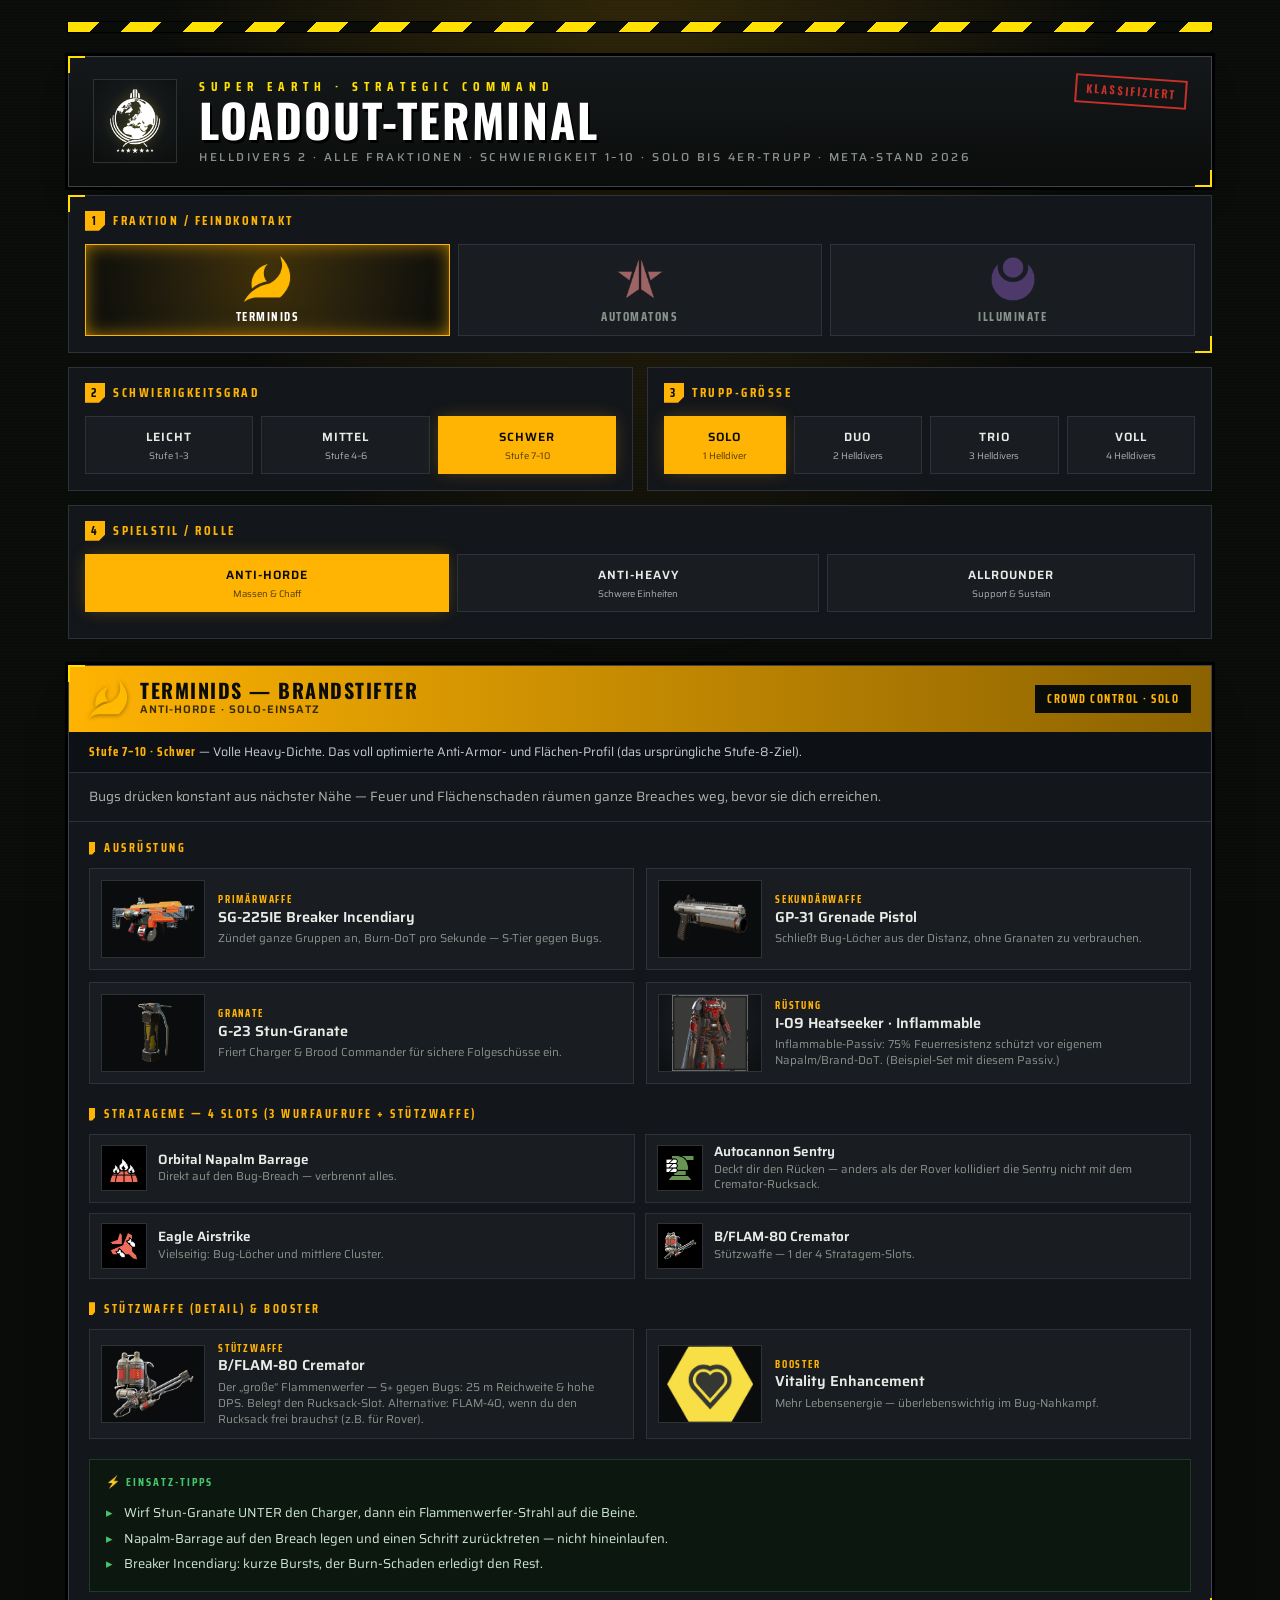
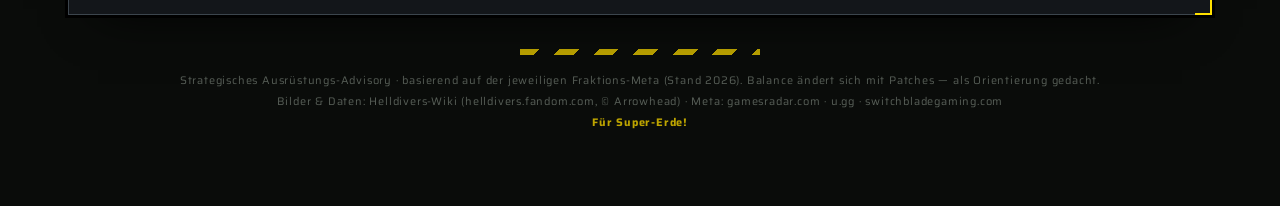
==== commit 362413c3: "Website-Update 2026-05-30 Co-Authored-By: Claude Opus 4.8 <noreply@anthropic.com>" ====
--- a/index.html
+++ b/index.html
@@ -2,745 +2,12 @@
 <html lang="de">
 <head>
 <meta charset="UTF-8">
-<meta name="viewport" content="width=device-width, initial-scale=1.0">
+<meta http-equiv="refresh" content="0; url=helldivers2-loadout.html">
 <title>SUPER EARTH · Loadout-Terminal — Helldivers 2</title>
-<meta name="description" content="Strategisches Ausrüstungs-Advisory für Helldivers 2 — optimale Loadouts für alle Fraktionen, alle Schwierigkeitsgrade, Solo bis 4er-Trupp.">
-<!-- Open Graph (für hübsche Discord-/Link-Vorschau) -->
-<meta property="og:title" content="SUPER EARTH · Loadout-Terminal — Helldivers 2">
-<meta property="og:description" content="Optimale Loadouts für alle Fraktionen & Schwierigkeitsgrade. Solo bis 4er-Trupp-Aufstellung. Für die Demokratie. 🦅">
-<meta property="og:type" content="website">
-<meta property="og:image" content="assets/og-preview.png">
-<meta property="og:image:width" content="1200">
-<meta property="og:image:height" content="630">
-<meta name="twitter:card" content="summary_large_image">
-<meta name="twitter:title" content="SUPER EARTH · Loadout-Terminal — Helldivers 2">
-<meta name="twitter:description" content="Optimale Loadouts für alle Fraktionen & Schwierigkeitsgrade. Solo bis 4er-Trupp. Für die Demokratie. 🦅">
-<meta name="twitter:image" content="assets/og-preview.png">
-<meta name="theme-color" content="#ffe000">
-<link rel="icon" type="image/png" sizes="64x64" href="assets/favicon.png">
-<link rel="icon" type="image/png" sizes="32x32" href="assets/favicon-32.png">
-<link rel="apple-touch-icon" href="assets/favicon.png">
-<link rel="preconnect" href="https://fonts.googleapis.com">
-<link rel="preconnect" href="https://fonts.gstatic.com" crossorigin>
-<link href="https://fonts.googleapis.com/css2?family=Oswald:wght@400;500;600;700&family=Saira:wght@400;500;600;700&family=Saira+Condensed:wght@600;700&display=swap" rel="stylesheet">
-<style>
-  :root{
-    --hd-yellow:#ffe000;--hd-yellow-dim:#bda400;
-    --bg:#0a0c0a;--panel:#13161a;--panel-2:#191d22;--panel-3:#1f242a;
-    --line:#2c3238;--line-bright:#3c454d;--text:#e9ebe7;--muted:#8a938b;
-    --red:#e8362e;--green:#46c46b;
-    --acc:var(--hd-yellow);      /* Fraktions-Akzent, per JS gesetzt */
-    --acc-glow:rgba(255,224,0,.30);
-  }
-  /* Fraktions-Akzentfarben */
-  body[data-faction="terminids"] {--acc:#ffb302;--acc-glow:rgba(255,179,2,.28)}
-  body[data-faction="automatons"]{--acc:#ff5a52;--acc-glow:rgba(232,54,46,.32)}
-  body[data-faction="illuminate"]{--acc:#9b6df0;--acc-glow:rgba(120,80,235,.34)}
-
-  *{box-sizing:border-box;margin:0;padding:0}
-  html{scroll-behavior:smooth}
-  body{
-    font-family:"Saira","Segoe UI",sans-serif;
-    background:var(--bg);color:var(--text);line-height:1.5;min-height:100vh;
-    position:relative;overflow-x:hidden;
-  }
-  /* Hazard-Streifen am Seitenrand + Scanlines-Atmosphäre */
-  body::before{
-    content:"";position:fixed;inset:0;pointer-events:none;z-index:0;
-    background:
-      repeating-linear-gradient(0deg,rgba(255,255,255,.018) 0 1px,transparent 1px 3px),
-      radial-gradient(ellipse at 50% -10%,var(--acc-glow),transparent 55%);
-    opacity:.6;transition:background .35s;
-  }
-  .wrap{max-width:1180px;margin:0 auto;padding:22px 18px 90px;position:relative;z-index:1}
-
-  /* ====== Eckklammer-Rahmen (HUD-Motiv) ====== */
-  .frame{position:relative}
-  .frame::before,.frame::after{content:"";position:absolute;width:15px;height:15px;pointer-events:none}
-  .frame::before{top:-1px;left:-1px;border-top:2px solid var(--hd-yellow);border-left:2px solid var(--hd-yellow)}
-  .frame::after{bottom:-1px;right:-1px;border-bottom:2px solid var(--hd-yellow);border-right:2px solid var(--hd-yellow)}
-
-  /* ====== Kopfzeile / Kommando-Leiste ====== */
-  header{
-    border:1px solid var(--line-bright);background:linear-gradient(180deg,#15181a,#0b0d0c);
-    padding:20px 24px;margin-bottom:8px;display:flex;align-items:center;gap:22px;
-    box-shadow:0 0 0 3px #000,0 18px 40px -22px #000;
-  }
-  .hazard{height:10px;margin-bottom:24px;
-    background:repeating-linear-gradient(135deg,var(--hd-yellow) 0 22px,#0a0c0a 22px 44px);
-    box-shadow:0 0 0 1px #000;}
-  .crest{flex:0 0 84px;width:84px;height:84px;display:flex;align-items:center;justify-content:center;
-    border:1px solid var(--line);background:radial-gradient(circle at 50% 40%,#1c2024,#0c0e0d);position:relative}
-  .crest img{width:64px;height:64px;object-fit:contain;filter:drop-shadow(0 0 6px rgba(255,224,0,.25))}
-  .titles{flex:1 1 auto;min-width:0}
-  .kicker{font-family:"Saira Condensed";font-weight:700;letter-spacing:6px;font-size:13px;color:var(--hd-yellow);text-transform:uppercase}
-  h1{font-family:"Oswald";font-weight:700;font-size:clamp(26px,4.6vw,46px);line-height:.98;
-    letter-spacing:2px;text-transform:uppercase;color:#fff;text-shadow:2px 3px 0 #000}
-  .sub{color:var(--muted);letter-spacing:2.5px;text-transform:uppercase;font-size:11.5px;margin-top:7px;font-weight:500}
-  .stamp{flex:0 0 auto;align-self:flex-start;border:2px solid var(--red);color:var(--red);
-    font-family:"Oswald";font-weight:600;letter-spacing:2px;font-size:11px;padding:4px 9px;
-    text-transform:uppercase;transform:rotate(4deg);opacity:.85}
-  @media(max-width:600px){.crest{display:none}.stamp{display:none}}
-
-  /* ====== Steuer-Deck ====== */
-  .controls{display:grid;grid-template-columns:repeat(2,1fr);gap:14px;margin-bottom:26px}
-  @media(max-width:760px){.controls{grid-template-columns:1fr}}
-  .group{background:var(--panel);border:1px solid var(--line);padding:15px 16px 16px}
-  .group h2{font-family:"Saira Condensed";font-weight:700;font-size:13px;letter-spacing:2.5px;
-    text-transform:uppercase;color:var(--acc);margin-bottom:13px;display:flex;align-items:center;gap:8px}
-  .group h2 .num{display:inline-flex;width:20px;height:20px;align-items:center;justify-content:center;
-    background:var(--acc);color:#0a0c0a;font-size:12px;font-weight:700;clip-path:polygon(0 0,100% 0,100% 70%,70% 100%,0 100%)}
-  .group.muted{opacity:.5}
-  .group .hint{font-size:11px;color:var(--muted);margin-top:10px;letter-spacing:.5px}
-
-  .opts{display:flex;flex-wrap:wrap;gap:8px}
-  .opt{
-    flex:1 1 auto;min-width:80px;border:1px solid var(--line);background:var(--panel-2);color:var(--text);
-    padding:10px 9px;cursor:pointer;text-transform:uppercase;letter-spacing:1px;font-size:12px;font-weight:600;
-    font-family:"Saira";transition:all .13s;text-align:center;position:relative;
-  }
-  .opt:hover{border-color:var(--acc);background:var(--panel-3)}
-  .opt.active{background:var(--acc);color:#0a0c0a;border-color:var(--acc);box-shadow:0 0 16px -2px var(--acc-glow)}
-  .opt small{display:block;font-weight:400;font-size:9.5px;opacity:.72;letter-spacing:0;text-transform:none;margin-top:2px}
-
-  /* Fraktions-Kacheln */
-  .fac-opts{display:grid;grid-template-columns:repeat(3,1fr);gap:8px}
-  .fac{border:1px solid var(--line);background:var(--panel-2);cursor:pointer;padding:12px 6px 9px;
-    text-align:center;transition:all .14s;position:relative;overflow:hidden}
-  .fac img{width:44px;height:44px;object-fit:contain;display:block;margin:0 auto 6px;
-    filter:grayscale(.55) brightness(.85);transition:filter .15s,transform .15s}
-  .fac .fl{font-family:"Saira Condensed";font-weight:700;font-size:12.5px;letter-spacing:1.5px;text-transform:uppercase;color:var(--muted)}
-  .fac:hover img{filter:none;transform:scale(1.05)}
-  .fac:hover .fl{color:var(--text)}
-  .fac.active{border-color:var(--fac-c);background:radial-gradient(circle at 50% 30%,color-mix(in srgb,var(--fac-c) 22%,#0a0c0a),#0a0c0a)}
-  .fac.active img{filter:none;transform:scale(1.05)}
-  .fac.active .fl{color:#fff}
-  .fac.active::after{content:"";position:absolute;inset:0;box-shadow:inset 0 0 22px -6px var(--fac-c);pointer-events:none}
-  .fac[data-val="terminids"]{--fac-c:#ffb302}
-  .fac[data-val="automatons"]{--fac-c:#ff5a52}
-  .fac[data-val="illuminate"]{--fac-c:#9b6df0}
-
-  /* ====== Ergebnis ====== */
-  .result{border:1px solid var(--line-bright);background:var(--panel);box-shadow:0 0 0 3px #000,0 24px 50px -30px #000}
-  .result-head{background:linear-gradient(90deg,var(--acc),color-mix(in srgb,var(--acc) 55%,#000));
-    color:#0a0c0a;padding:14px 20px;display:flex;justify-content:space-between;align-items:center;flex-wrap:wrap;gap:8px}
-  .result-head .rh-l{display:flex;align-items:center;gap:13px}
-  .result-head .rh-em{width:38px;height:38px;object-fit:contain;filter:drop-shadow(0 1px 2px rgba(0,0,0,.4))}
-  .result-head h3{font-family:"Oswald";font-weight:700;font-size:20px;letter-spacing:1.5px;text-transform:uppercase;line-height:1}
-  .result-head .rh-sub{font-size:11px;font-weight:600;letter-spacing:1px;text-transform:uppercase;opacity:.8;margin-top:2px}
-  .result-head .tag{font-family:"Saira Condensed";font-size:12px;background:#0a0c0a;color:var(--acc);padding:5px 12px;letter-spacing:1.5px;text-transform:uppercase;font-weight:700}
-
-  .band-banner{padding:11px 20px;background:#0d1116;color:#c6cdd4;font-size:12.5px;border-bottom:1px solid var(--line);line-height:1.4}
-  .band-banner b{color:var(--acc);letter-spacing:1px;font-family:"Saira Condensed"}
-  .blurb{padding:14px 20px;color:#aeb4ad;border-bottom:1px solid var(--line);font-size:13.5px}
-
-  .section-lbl{font-family:"Saira Condensed";font-weight:700;font-size:12px;letter-spacing:2.5px;text-transform:uppercase;
-    color:var(--acc);padding:17px 20px 7px;display:flex;align-items:center;gap:9px}
-  .section-lbl::before{content:"";width:6px;height:13px;background:var(--acc);clip-path:polygon(0 0,100% 0,100% 75%,55% 100%,0 100%)}
-
-  .grid{padding:4px 20px;display:grid;grid-template-columns:1fr 1fr;gap:12px}
-  @media(max-width:680px){.grid{grid-template-columns:1fr}}
-  .card{display:flex;gap:13px;background:var(--panel-2);border:1px solid var(--line);padding:11px;align-items:center}
-  .card:hover{border-color:var(--line-bright)}
-  .thumb{width:104px;height:78px;flex:0 0 104px;background:#0a0c0d;border:1px solid var(--line);
-    display:flex;align-items:center;justify-content:center;overflow:hidden;position:relative}
-  .thumb img{max-width:100%;max-height:100%;object-fit:contain;display:block}
-  .thumb.armory{background:radial-gradient(circle at 50% 35%,#22262b,#0c0e10)}
-  .thumb.noimg{color:var(--muted);font-size:24px}
-  .card .lbl{font-family:"Saira Condensed";font-weight:700;font-size:10.5px;letter-spacing:1.8px;text-transform:uppercase;color:var(--acc)}
-  .card .val{font-size:14.5px;font-weight:600;margin-top:1px;line-height:1.2}
-  .card .why{font-size:11.5px;color:var(--muted);margin-top:4px;line-height:1.4}
-
-  .strats{padding:4px 20px;display:grid;grid-template-columns:repeat(2,1fr);gap:10px}
-  @media(max-width:680px){.strats{grid-template-columns:1fr}}
-  .strat{display:flex;gap:11px;background:var(--panel-2);border:1px solid var(--line);padding:9px 11px;align-items:center}
-  .strat .sico{width:46px;height:46px;flex:0 0 46px;background:#000;border:1px solid var(--line);display:flex;align-items:center;justify-content:center}
-  .strat .sico img{width:36px;height:36px;object-fit:contain;filter:brightness(1.12)}
-  .strat .sico.noimg{color:var(--acc);font-size:20px}
-  .strat .n{font-weight:600;font-size:13.5px;line-height:1.15}
-  .strat .d{font-size:11.5px;color:var(--muted);margin-top:2px;line-height:1.35}
-
-  .tips{margin:16px 20px 22px;background:#0c1710;border:1px solid #1d3a26;padding:14px 16px}
-  .tips .lbl{font-family:"Saira Condensed";font-weight:700;font-size:11.5px;letter-spacing:2px;text-transform:uppercase;color:var(--green);margin-bottom:9px}
-  .tips ul{list-style:none}
-  .tips li{font-size:13px;padding:3px 0 3px 18px;position:relative;color:#cfe6d4}
-  .tips li::before{content:"▸";position:absolute;left:0;color:var(--green)}
-
-  /* ====== Squad-Aufstellung ====== */
-  .squad-intro{padding:14px 20px;border-bottom:1px solid var(--line);color:#aeb4ad;font-size:13px}
-  .roster{padding:14px 20px 6px;display:grid;gap:13px;grid-template-columns:repeat(auto-fit,minmax(255px,1fr))}
-  .pcard{border:1px solid var(--line);background:var(--panel-2);display:flex;flex-direction:column}
-  .pcard-head{display:flex;align-items:center;gap:10px;padding:10px 12px;background:#0d1116;border-bottom:2px solid var(--role-c,var(--acc))}
-  .pcard-head .pn{font-family:"Oswald";font-weight:700;font-size:13px;letter-spacing:1px;color:#fff;text-transform:uppercase}
-  .pcard-head .role{margin-left:auto;font-family:"Saira Condensed";font-weight:700;font-size:11px;letter-spacing:1.5px;
-    text-transform:uppercase;color:#0a0c0a;background:var(--role-c,var(--acc));padding:3px 8px}
-  .pcard-head .pidx{width:24px;height:24px;flex:0 0 24px;display:flex;align-items:center;justify-content:center;
-    border:1px solid var(--role-c,var(--acc));color:var(--role-c,var(--acc));font-family:"Oswald";font-weight:700;font-size:13px}
-  .pcard-name{padding:9px 12px 4px;font-family:"Saira Condensed";font-weight:700;font-size:15px;letter-spacing:.5px;color:var(--acc);text-transform:uppercase}
-  .ploadout{padding:6px 12px 12px;display:flex;flex-direction:column;gap:7px}
-  .prow{display:flex;align-items:center;gap:9px}
-  .prow .pic{width:42px;height:32px;flex:0 0 42px;background:#0a0c0d;border:1px solid var(--line);display:flex;align-items:center;justify-content:center;overflow:hidden}
-  .prow .pic.armory{background:radial-gradient(circle at 50% 35%,#22262b,#0c0e10)}
-  .prow .pic img{max-width:100%;max-height:100%;object-fit:contain}
-  .prow .pl{font-family:"Saira Condensed";font-weight:700;font-size:9px;letter-spacing:1.3px;text-transform:uppercase;color:var(--muted);line-height:1}
-  .prow .pv{font-size:12.5px;font-weight:600;line-height:1.15;margin-top:1px}
-  .pstrats{display:flex;gap:5px;margin-top:3px;flex-wrap:wrap}
-  .pstrats .ps{width:30px;height:30px;background:#000;border:1px solid var(--line);display:flex;align-items:center;justify-content:center}
-  .pstrats .ps img{width:23px;height:23px;object-fit:contain;filter:brightness(1.12)}
-  .pstrats .ps.noimg{color:var(--acc);font-size:14px}
-  .role-tag-row{display:flex;gap:6px;flex-wrap:wrap;padding:2px 0 0}
-
-  footer{margin-top:34px;text-align:center;color:#596059;font-size:11px;letter-spacing:.8px;line-height:1.9}
-  footer a{color:var(--hd-yellow-dim);text-decoration:none}
-  footer a:hover{color:var(--hd-yellow)}
-  footer .fhz{height:6px;margin:0 auto 16px;max-width:240px;
-    background:repeating-linear-gradient(135deg,var(--hd-yellow-dim) 0 14px,transparent 14px 28px)}
-</style>
+<link rel="canonical" href="helldivers2-loadout.html">
+<link rel="icon" href="assets/favicon.png">
 </head>
-<body data-faction="terminids">
-<div class="wrap">
-  <div class="hazard"></div>
-
-  <header class="frame">
-    <div class="crest"><img src="assets/super_earth.png" alt="Super Earth"></div>
-    <div class="titles">
-      <div class="kicker">Super Earth · Strategic Command</div>
-      <h1>Loadout-Terminal</h1>
-      <div class="sub">Helldivers 2 · Alle Fraktionen · Schwierigkeit 1–10 · Solo bis 4er-Trupp · Meta-Stand 2026</div>
-    </div>
-    <div class="stamp">Klassifiziert</div>
-  </header>
-
-  <div class="controls">
-    <div class="group frame" style="grid-column:1/-1">
-      <h2><span class="num">1</span> Fraktion / Feindkontakt</h2>
-      <div class="fac-opts" id="faction-opts"><!-- dynamisch --></div>
-    </div>
-    <div class="group">
-      <h2><span class="num">2</span> Schwierigkeitsgrad</h2>
-      <div class="opts" id="band-opts">
-        <button class="opt" data-val="leicht">Leicht<small>Stufe 1–3</small></button>
-        <button class="opt" data-val="mittel">Mittel<small>Stufe 4–6</small></button>
-        <button class="opt active" data-val="schwer">Schwer<small>Stufe 7–10</small></button>
-      </div>
-    </div>
-    <div class="group">
-      <h2><span class="num">3</span> Trupp-Größe</h2>
-      <div class="opts" id="team-opts">
-        <button class="opt active" data-val="solo">Solo<small>1 Helldiver</small></button>
-        <button class="opt" data-val="2">Duo<small>2 Helldivers</small></button>
-        <button class="opt" data-val="3">Trio<small>3 Helldivers</small></button>
-        <button class="opt" data-val="4">Voll<small>4 Helldivers</small></button>
-      </div>
-    </div>
-    <div class="group" id="style-group" style="grid-column:1/-1">
-      <h2><span class="num">4</span> Spielstil / Rolle <span id="style-mode" style="font-family:Saira;font-weight:500;letter-spacing:1px;font-size:10px;color:var(--muted)"></span></h2>
-      <div class="opts" id="style-opts">
-        <button class="opt active" data-val="horde">Anti-Horde<small>Massen &amp; Chaff</small></button>
-        <button class="opt" data-val="heavy">Anti-Heavy<small>Schwere Einheiten</small></button>
-        <button class="opt" data-val="support">Allrounder<small>Support &amp; Sustain</small></button>
-      </div>
-      <div class="hint" id="style-hint"></div>
-    </div>
-  </div>
-
-  <div class="result frame" id="result"></div>
-
-  <footer>
-    <div class="fhz"></div>
-    Strategisches Ausrüstungs-Advisory · basierend auf der jeweiligen Fraktions-Meta (Stand 2026). Balance ändert sich mit Patches — als Orientierung gedacht.<br>
-    Bilder &amp; Daten: Helldivers-Wiki (helldivers.fandom.com, © Arrowhead) · Meta: gamesradar.com · u.gg · switchbladegaming.com<br>
-    <b style="color:var(--hd-yellow-dim)">Für Super-Erde!</b>
-  </footer>
-</div>
-
-<script>
-// ============ DATEN ============
-// FACTIONS[<key>] = { label, emblem, color, builds:{ horde, heavy, support } }
-// Jeder Build: name, tag, blurb, primary/secondary/grenade/armor/support/booster {val,img,why},
-//              strats[3] {img,n,d}, soloReplace (Index 0-2), soloStrat {img,n,d}, tips[]
-const FACTIONS = {
-  terminids: {
-    label:"Terminids", emblem:"emblem_terminids.png",
-    builds:{
-      horde:{
-        name:"Brandstifter", tag:"Crowd Control",
-        blurb:"Bugs drücken konstant aus nächster Nähe — Feuer und Flächenschaden räumen ganze Breaches weg, bevor sie dich erreichen.",
-        primary:{val:"SG-225IE Breaker Incendiary", img:"breaker_incendiary.webp", why:"Zündet ganze Gruppen an, Burn-DoT pro Sekunde — S-Tier gegen Bugs."},
-        secondary:{val:"GP-31 Grenade Pistol", img:"grenade_pistol.png", why:"Schließt Bug-Löcher aus der Distanz, ohne Granaten zu verbrauchen."},
-        grenade:{val:"G-23 Stun-Granate", img:"stun_grenade.png", why:"Friert Charger & Brood Commander für sichere Folgeschüsse ein."},
-        armor:{val:"I-09 Heatseeker · Inflammable", img:"armor_inflammable.png", why:"Inflammable-Passiv: 75% Feuerresistenz schützt vor eigenem Napalm/Brand-DoT. (Beispiel-Set mit diesem Passiv.)"},
-        support:{val:"B/FLAM-80 Cremator", img:"cremator.png", why:"Der „große“ Flammenwerfer — S+ gegen Bugs: 25 m Reichweite & hohe DPS. Belegt den Rucksack-Slot. Alternative: FLAM-40, wenn du den Rucksack frei brauchst (z.B. für Rover)."},
-        booster:{val:"Vitality Enhancement", img:"booster_vitality.png", why:"Mehr Lebensenergie — überlebenswichtig im Bug-Nahkampf."},
-        strats:[
-          {img:"orbital_napalm.png", n:"Orbital Napalm Barrage", d:"Direkt auf den Bug-Breach — verbrennt alles."},
-          {img:"orbital_gas.png", n:"Orbital Gas Strike", d:"Betäubt & ätzt ganze Gruppen, kurzer Cooldown."},
-          {img:"eagle_airstrike.png", n:"Eagle Airstrike", d:"Vielseitig: Bug-Löcher und mittlere Cluster."},
-        ],
-        soloReplace:1,
-        soloStrat:{img:"autocannon_sentry.png", n:"Autocannon Sentry", d:"Deckt dir den Rücken — anders als der Rover kollidiert die Sentry nicht mit dem Cremator-Rucksack."},
-        tips:[
-          "Wirf Stun-Granate UNTER den Charger, dann ein Flammenwerfer-Strahl auf die Beine.",
-          "Napalm-Barrage auf den Breach legen und einen Schritt zurücktreten — nicht hineinlaufen.",
-          "Breaker Incendiary: kurze Bursts, der Burn-Schaden erledigt den Rest."
-        ]
-      },
-      heavy:{
-        name:"Panzerbrecher", tag:"Anti-Heavy",
-        blurb:"Auf hohen Stufen spawnen Charger und Bile Titans im Rudel. Dieses Loadout dreht sich komplett um zuverlässige Schwerpanzer-Kills.",
-        primary:{val:"SG-451 Cookout", img:"cookout.png", why:"Hoher Stagger + Feuer stoppt Stalker und räumt Hunter."},
-        secondary:{val:"P-4 Senator", img:"senator.png", why:"Medium-Durchschlag, killt Bug-Warriors und Spewer zuverlässig."},
-        grenade:{val:"G-23 Stun-Granate", img:"stun_grenade.png", why:"Charger fixieren → Headshot mit der Recoilless."},
-        armor:{val:"FS-23 Battle Master · Fortified", img:"armor_fortified.png", why:"Fortified-Passiv: 50% Explosionsresistenz + weniger Rückstoß gegen Charger-Stöße. (Beispiel-Set; Engineering Kit ist die Alternative.)"},
-        support:{val:"GR-8 Recoilless Rifle", img:"recoilless.png", why:"One-Shot auf Charger-Kopf, Headshots auf Bile Titans."},
-        booster:{val:"Stamina Enhancement", img:"booster_stamina.png", why:"Mehr Ausdauer, um Chargern auszuweichen."},
-        strats:[
-          {img:"eagle_500kg.png", n:"Eagle 500kg Bomb", d:"Der Go-To gegen Bile Titans."},
-          {img:"orbital_railcannon.png", n:"Orbital Railcannon Strike", d:"Auto-Target auf das größte Ziel — perfekt bei mehreren Titans."},
-          {img:"eagle_airstrike.png", n:"Eagle Airstrike", d:"Schließt Bug-Löcher und killt Charger-Gruppen."},
-        ],
-        soloReplace:1,
-        soloStrat:{img:"autocannon_sentry.png", n:"Autocannon Sentry", d:"Bearbeitet mittlere Bugs, während du dich auf Heavies fokussierst."},
-        tips:[
-          "Recoilless: auf den GLÜHENDEN Bauch des Bile Titan zielen, nicht auf den Panzer.",
-          "Stun-Granate → Charger steht → Recoilless-Schuss in den Kopf = sofort tot.",
-          "500kg punktgenau unter den Titan werfen; der Blast-Radius ist kleiner als er aussieht.",
-          "Railcannon für Reserve-Notfälle aufheben (langer Cooldown)."
-        ]
-      },
-      support:{
-        name:"Allrounder", tag:"Sustain & Support",
-        blurb:"Ausgewogenes Loadout, das alles mittel-gut kann: Dauerfeuer gegen Massen, etwas Anti-Armor und endlose Munition.",
-        primary:{val:"LAS-16 Sickle", img:"sickle.png", why:"Quasi unendlich Munition gegen Trash-Mobs, kein Nachladen unter Druck."},
-        secondary:{val:"GP-31 Grenade Pistol", img:"grenade_pistol.png", why:"Schließt Bug-Löcher und killt Gruppen aus Distanz."},
-        grenade:{val:"G-13 Incendiary Impact", img:"incendiary_impact.png", why:"Sofort-Brand-Fläche gegen anrückende Patrouillen."},
-        armor:{val:"I-09 Heatseeker · Inflammable", img:"armor_inflammable.png", why:"Inflammable-Passiv: solide Verteidigung + 75% Feuerresistenz. (Beispiel-Set mit diesem Passiv.)"},
-        support:{val:"MG-43 Machine Gun", img:"machine_gun.png", why:"Medium-Durchschlag, mäht Warriors & Spewer in Reihen."},
-        booster:{val:"Hellpod Space Optimization", img:"booster_hellpod.png", why:"Volle Munition/Granaten direkt beim Respawn."},
-        strats:[
-          {img:"autocannon_sentry.png", n:"Autocannon Sentry", d:"Zuverlässige automatische Deckung gegen mittlere Bugs."},
-          {img:"eagle_airstrike.png", n:"Eagle Airstrike", d:"Universal-Werkzeug für Löcher und Cluster."},
-          {img:"orbital_gas.png", n:"Orbital Gas Strike", d:"Crowd Control mit kurzem Cooldown."},
-        ],
-        soloReplace:2,
-        soloStrat:{img:"guard_dog_rover.png", n:"AX/AR-23 Guard Dog 'Rover'", d:"Hält dir kleine Bugs vom Leib, wenn niemand zudeckt."},
-        tips:[
-          "Sickle: kurze Feuerstöße, damit sie nicht überhitzt — abkühlen lassen statt durchballern.",
-          "Machine Gun im Liegen abfeuern für deutlich bessere Kontrolle.",
-          "Halte immer eine Eagle-Ladung für plötzliche Bug-Breaches bereit."
-        ]
-      }
-    }
-  },
-  automatons: {
-    label:"Automatons", emblem:"emblem_automatons.png",
-    builds:{
-      horde:{
-        name:"Chaff-Schredder", tag:"Crowd Control",
-        blurb:"Trooper- und Devastator-Massen kontert man mit Dauerfeuer: hohe Feuerrate, Stagger und Flächenschaden halten die Welle auf Distanz.",
-        primary:{val:"LAS-16 Sickle", img:"sickle.png", why:"Hohe Feuerrate, kein Nachladen — ideal gegen endlose Trooper."},
-        secondary:{val:"P-19 Redeemer", img:"redeemer.png", why:"Vollautomatische Pistole als Notfall-Burst gegen anrückendes Chaff."},
-        grenade:{val:"G-16 Impact", img:"impact_grenade.png", why:"Sofort-Explosion ohne Zündverzögerung — killt Gruppen & kleine Fabrikatoren."},
-        armor:{val:"DP-53 Savior of the Free · Siege-Ready", img:"armor_siege.png", why:"Siege-Ready-Passiv: 30% schnelleres Nachladen & +20% Munition für Dauerfeuer. (Beispiel-Set mit diesem Passiv.)"},
-        support:{val:"AC-8 Autocannon", img:"ac8_autocannon.png", why:"Staggert Devastators und knackt Medium-Armor. Belegt den Rucksack-Slot (Munitionsträger)."},
-        booster:{val:"Vitality Enhancement", img:"booster_vitality.png", why:"Squad-weite Schadensreduktion gegen Bot-Beschuss."},
-        strats:[
-          {img:"eagle_airstrike.png", n:"Eagle Airstrike", d:"Allzweck-Schlag gegen Patrouillen, Devastator-Gruppen & Fabrikatoren."},
-          {img:"orbital_gatling_barrage.png", n:"Orbital Gatling Barrage", d:"Streut über Trooper- und Berserker-Wellen, räumt Chaff in Masse."},
-          {img:"eagle_cluster_bomb.png", n:"Eagle Cluster Bomb", d:"Löscht dicht gepackte leichte Bot-Wellen sofort aus."},
-        ],
-        soloReplace:2,
-        soloStrat:{img:"autocannon_sentry.png", n:"Autocannon Sentry", d:"Autonome Chaff-Deckung ohne Rucksack — kollidiert (anders als der Rover) nicht mit dem Autocannon-Rucksack."},
-        tips:[
-          "Sickle-Hitze managen: kurze Feuerstöße statt Dauerfeuer, sonst Überhitzung mitten in der Welle.",
-          "Autocannon-Geschosse staggern Devastators — auf Hüfte/Kopf zielen, um die Gruppe am Vorrücken zu hindern.",
-          "Eagle Airstrike entlang der Anrückachse legen, nicht mittig — so erwischst du nachrückende Verstärkung."
-        ]
-      },
-      heavy:{
-        name:"Bot-Brecher", tag:"Anti-Heavy",
-        blurb:"Reines Anti-Armor-Profil: Recoilless plus Thermite knacken Hulks, Tanks und Factory Striders, während die Orbitals die dicksten Ziele abräumen.",
-        primary:{val:"JAR-5 Dominator", img:"dominator.png", why:"Hoher Stagger & Durchschlag — wirft Devastators um und killt Medium-Einheiten."},
-        secondary:{val:"P-4 Senator", img:"senator.png", why:"Revolver mit Medium-Durchschlag für Devastator-Köpfe."},
-        grenade:{val:"G-123 Thermite", img:"thermite.png", why:"Klebt an Hulks/Tanks und brennt sich durch Panzerung."},
-        armor:{val:"FS-23 Battle Master · Fortified", img:"armor_fortified.png", why:"Fortified-Passiv: 50% Explosionsresistenz gegen Raketen-Devastators, weniger Rückstoß. (Beispiel-Set mit diesem Passiv.)"},
-        support:{val:"GR-8 Recoilless Rifle", img:"recoilless.png", why:"One-Shot auf Hulk-Auge & Tank-Heck. Belegt den Rucksack-Slot (Munitionsträger)."},
-        booster:{val:"Hellpod Space Optimization", img:"booster_hellpod.png", why:"Volle Munition direkt aus der Hellpod."},
-        strats:[
-          {img:"eagle_500kg.png", n:"Eagle 500KG Bomb", d:"One-Shot-Burst gegen Factory Strider, Tanks und Hulk-Cluster."},
-          {img:"orbital_railcannon.png", n:"Orbital Railcannon Strike", d:"Auto-Lock-Präzision auf das größte Heavy-Ziel."},
-          {img:"orbital_laser.png", n:"Orbital Laser", d:"Brennt sich über mehrere Heavies & Fabrikatoren, arbeitet sie selbstständig ab."},
-        ],
-        soloReplace:2,
-        soloStrat:{img:"eagle_airstrike.png", n:"Eagle Airstrike", d:"Bringt Solo die Chaff-/Patrouillen-Flexibilität, die der auf 3 Ladungen begrenzte Orbital Laser nicht liefert."},
-        tips:[
-          "Recoilless auf Hulk-Augenschlitz oder Tank-Heckturbine; Thermite an Factory-Strider-Bauch kleben.",
-          "Fortified macht dich gegen Raketen-Salven zäh — im Knien hinter Deckung feuern für minimalen Rückstoß.",
-          "Railcannon fürs gefährlichste Ziel aufsparen; es lockt automatisch das größte Heavy an."
-        ]
-      },
-      support:{
-        name:"Allrounder", tag:"Sustain & Support",
-        blurb:"Ausgewogener Generalist: Scorcher umgeht Scout-Strider-Schilde, die Autocannon deckt Medium bis Hulk ab, Orbitals fangen alles Schwere.",
-        primary:{val:"PLAS-1 Scorcher", img:"scorcher.webp", why:"Explosiv-Plasma trifft hinter Scout-Strider-Schilde und Devastator-Hüften."},
-        secondary:{val:"P-19 Redeemer", img:"redeemer.png", why:"Schnelle Automatik-Pistole für den Nahbereich."},
-        grenade:{val:"G-123 Thermite", img:"thermite.png", why:"Klebt an Gelegenheits-Heavies und brennt durch Panzerung."},
-        armor:{val:"FS-23 Battle Master · Fortified", img:"armor_fortified.png", why:"Fortified-Passiv: Explosionsresistenz + Rückstoßreduktion gegen Bot-Beschuss. (Beispiel-Set mit diesem Passiv.)"},
-        support:{val:"AC-8 Autocannon", img:"ac8_autocannon.png", why:"Vielseitige Stütze von Medium bis Hulk. Belegt den Rucksack-Slot."},
-        booster:{val:"Vitality Enhancement", img:"booster_vitality.png", why:"Squad-weite Schadensreduktion, hohe Überlebbarkeit."},
-        strats:[
-          {img:"eagle_airstrike.png", n:"Eagle Airstrike", d:"Flexibler Allzweckschlag gegen Patrouillen, Gruppen & Fabrikatoren."},
-          {img:"orbital_railcannon.png", n:"Orbital Railcannon Strike", d:"Verlässlicher Single-Target-Schlag auf Hulks und Tanks."},
-          {img:"eagle_500kg.png", n:"Eagle 500KG Bomb", d:"Notfall-Burst gegen Factory Strider & gestapelte Heavies."},
-        ],
-        soloReplace:2,
-        soloStrat:{img:"autocannon_sentry.png", n:"Autocannon Sentry", d:"Autonome Deckung ohne Rucksack — kollidiert nicht mit der Autocannon-Stütze (der Rover würde es)."},
-        tips:[
-          "Scorcher-Explosivrunden hinter Scout-Strider-Schilde feuern oder Devastator-Hüften treffen.",
-          "Autocannon gegen Wand/Deckung nachladen, nicht im Freien.",
-          "Distanz & Deckung priorisieren — die Bot-Front belohnt Ranged-Play; Thermite für Heavies aufsparen."
-        ]
-      }
-    }
-  },
-  illuminate: {
-    label:"Illuminate", emblem:"emblem_illuminate.png",
-    builds:{
-      horde:{
-        name:"Schild-Brecher", tag:"Crowd Control",
-        blurb:"Reiner Chaff-Clear, der Voteless-Massen mit Plasma, Lichtbogen und Brand-AoE auflöst. Schild-ignorierende Waffen sind hier König.",
-        primary:{val:"PLAS-101 Purifier", img:"purifier.webp", why:"Aufladbares Explosiv-Plasma, das Voteless-Pulks mit AoE wegräumt."},
-        secondary:{val:"P-72 Crisper", img:"crisper.png", why:"Flammen-Pistole für den Nahbereich — zündet anrückende Voteless an."},
-        grenade:{val:"G-10 Incendiary", img:"incendiary_grenade.png", why:"Brandfläche blockiert Engpässe & Spawn-Ströme dauerhaft."},
-        armor:{val:"EX-03 Prototype 3 · Electrical Conduit", img:"armor_conduit.png", why:"Electrical-Conduit-Passiv: 95% Lichtbogen-Resistenz gegen Overseer-Arcs; leicht für Beweglichkeit. (Beispiel-Set mit diesem Passiv.)"},
-        support:{val:"ARC-3 Arc Thrower", img:"arc_thrower.png", why:"Kettenblitz ignoriert alle Illuminate-Schilde und mäht ganze Voteless-Wellen. Kein Rucksack — Slot bleibt frei."},
-        booster:{val:"Stamina Enhancement", img:"booster_stamina.png", why:"Mehr Ausdauer, um den Voteless-Sprintwellen zu entkommen."},
-        strats:[
-          {img:"eagle_airstrike.png", n:"Eagle Airstrike", d:"Flexibler Flächenschaden gegen dichte Voteless-Pulks & Warp-Schiffe."},
-          {img:"orbital_gatling_barrage.png", n:"Orbital Gatling Barrage", d:"Lang anhaltendes Sperrfeuer gegen nachrückende Horden-Spawns."},
-          {img:"eagle_cluster_bomb.png", n:"Eagle Cluster Bomb", d:"Zerreißt dicht gepackte Voteless-Massen auf einen Schlag."},
-        ],
-        soloReplace:1,
-        soloStrat:{img:"machine_gun.png", n:"MG-43 Machine Gun", d:"Liefert solo konstanten Chaff-Clear ohne auf Team-Feuer zu warten (zweite Stütze, kein Rucksack)."},
-        tips:[
-          "Halte den Arc-Thrower-Strahl in der dichtesten Voteless-Gruppe — Kettenblitze treffen automatisch nach hinten.",
-          "Rückwärtslaufen während du feuerst: Beam-/Brand-Waffen überholen die Voteless-Sprintgeschwindigkeit.",
-          "Brandgranaten in Türen/Engpässe werfen, um Spawn-Ströme zu blockieren."
-        ]
-      },
-      heavy:{
-        name:"Harvester-Jäger", tag:"Anti-Heavy",
-        blurb:"Schaltet gezielt die drei Harvester-Schildgeneratoren mit Präzisionsfeuer aus, statt Schaden gegen die regenerierende Schildblase zu verschwenden.",
-        primary:{val:"PLAS-1 Scorcher", img:"scorcher.webp", why:"Explosiv-Plasma holt fliegende Overseer runter und trifft entschildete Teile."},
-        secondary:{val:"GP-31 Grenade Pistol", img:"grenade_pistol.png", why:"Direktschuss gegen Overseer & Strukturen."},
-        grenade:{val:"G-23 Stun-Granate", img:"stun_grenade.png", why:"Fixiert den Harvester fürs Schild-Strip-Fenster."},
-        armor:{val:"CE-27 Ground Breaker · Engineering Kit", img:"armor_engineering.png", why:"Engineering-Kit-Passiv: +2 Granaten & weniger Rückstoß für präzise Generator-Treffer. (Beispiel-Set mit diesem Passiv.)"},
-        support:{val:"AC-8 Autocannon", img:"ac8_autocannon.png", why:"AV3 knackt die drei Harvester-Schildgeneratoren — Schild fällt dann permanent aus. Belegt den Rucksack-Slot."},
-        booster:{val:"Stamina Enhancement", img:"booster_stamina.png", why:"Mobilität, um Harvester-Beine zu umkreisen."},
-        strats:[
-          {img:"eagle_airstrike.png", n:"Eagle Airstrike", d:"Allzweck-Burst gegen entschildete Harvester, Overseer-Pulks & Strukturen."},
-          {img:"orbital_railcannon.png", n:"Orbital Railcannon Strike", d:"Auto-Lock-Finisher auf den größten Heavy ohne Zielen."},
-          {img:"orbital_gatling_barrage.png", n:"Orbital Gatling Barrage", d:"Hält Overseer-Gruppen & Chaff nieder, während du Harvester bearbeitest."},
-        ],
-        soloReplace:1,
-        soloStrat:{img:"eagle_strafing_run.png", n:"Eagle Strafing Run", d:"Kurzer Cooldown strippt solo die Harvester-Schildblase, damit die Autocannon den Generator trifft."},
-        tips:[
-          "Schild-Sequenz: erst Stun/Strafing Run zum Strippen, dann AC-8 in einen der drei Generatoren — danach kehrt der Schild nie zurück.",
-          "Nie eine 500kg/Orbital direkt auf einen geschildeten Harvester: die Energieblase absorbiert den Burst.",
-          "Overseer in der Luft mit Scorcher-Kopftreffern runterholen, bevor sie repositionieren."
-        ]
-      },
-      support:{
-        name:"Allrounder", tag:"Sustain & Support",
-        blurb:"Generalist: strippt Schilde mit dem Double-Edge Sickle, erledigt Heavies mit der Quasar und trägt dank rucksackfreier Stütze einen Schildpack.",
-        primary:{val:"LAS-17 Double-Edge Sickle", img:"double_edge_sickle.png", why:"Penetration skaliert mit Hitze: bei 91%+ SCHWER-penetrierend — dann zerlegt sie auch Hulks & große Gegner. Mit feuerfester Rüstung feuerst du dorthin durch."},
-        secondary:{val:"P-113 Verdict", img:"verdict.png", why:"Präzise Pistole mit gutem Punch gegen Overseer."},
-        grenade:{val:"G-13 Incendiary Impact", img:"incendiary_impact.png", why:"Sofort-Brandfläche gegen Voteless-Pulks."},
-        armor:{val:"I-09 Heatseeker · Inflammable (feuerfest)", img:"armor_inflammable.png", why:"Reduziert Selbstschaden um 75% — kein Schaden bis 91% Hitze. Erst dadurch kannst du die Double-Edge bis ins Heavy-Penetration-Fenster dauerfeuern. (Alternative ohne Double-Edge: Democracy Protects gegen Overseer-Instakills.)"},
-        support:{val:"LAS-99 Quasar Cannon", img:"quasar.png", why:"Munitionsloser Anti-Tank gegen Harvester-Gelenke. KEIN Rucksack — Slot frei für den Schildpack."},
-        booster:{val:"Stamina Enhancement", img:"booster_stamina.png", why:"Beweglichkeit, um Quasar-Ladezeiten sicher zu überbrücken."},
-        strats:[
-          {img:"eagle_airstrike.png", n:"Eagle Airstrike", d:"Universal-Antwort auf Chaff-Pulks, Overseer-Gruppen & Warp-Schiffe."},
-          {img:"shield_generator_pack.png", n:"SH-32 Shield Generator Pack", d:"Persönlicher Schild blockt Overseer-Salven beim Repositionieren (Rucksack)."},
-          {img:"orbital_gatling_barrage.png", n:"Orbital Gatling Barrage", d:"Sperrfeuer gegen nachrückende Voteless-Wellen."},
-        ],
-        soloReplace:1,
-        soloStrat:{img:"orbital_railcannon.png", n:"Orbital Railcannon Strike", d:"Solo-Finisher auf einen Harvester, wenn die Quasar-Ladung nicht rechtzeitig kommt."},
-        tips:[
-          "Mit Inflammable-Rüstung DURCHfeuern bis 91%+ Hitze — dort wird die Double-Edge schwer-penetrierend und schreddert Hulks, Gunships & schwere Ziele. Kurze Bursts halten sie nur in der schwachen Light-Pen-Zone.",
-          "Bei 91%+ Hitze hinlegen (prone): das verhindert die Entzündung/Selbstschaden und hält dich im Heavy-Penetration-Maximum.",
-          "Quasar bleibt der dedizierte Finisher gegen Harvester — die Double-Edge ergänzt sie, ersetzt sie aber nicht."
-        ]
-      }
-    }
-  }
-};
-
-// ============ SCHWIERIGKEITS-BÄNDER ============
-const BANDS = {
-  leicht:{t:"Stufe 1–3 · Leicht", d:"Kaum schwere Einheiten. Anti-Tank ist optional — leichtere, bequeme Ausrüstung reicht; ideal zum Experimentieren."},
-  mittel:{t:"Stufe 4–6 · Mittel", d:"Schwere Einheiten tauchen regelmäßig auf, aber überschaubar. Das Schwer-Loadout ist hier bereits optimal — du kannst eine Anti-Tank-Option gegen Komfort tauschen."},
-  schwer:{t:"Stufe 7–10 · Schwer", d:"Volle Heavy-Dichte. Das voll optimierte Anti-Armor- und Flächen-Profil (das ursprüngliche Stufe-8-Ziel)."}
-};
-const LIGHT_ARMOR = {val:"SC-30 Trailblazer Scout · Scout", img:"armor_scout.png", why:"Scout-Passiv + leichte Klasse: −30% Gegner-Erkennung & Tempo. Auf Stufe 1–3 zählt schnelles Objective-Clearing. (Beispiel-Set mit diesem Passiv.)"};
-const LIGHT_BOOST = {val:"Hellpod Space Optimization", img:"booster_hellpod.png", why:"Volle Munition/Stims beim Drop — bequem für lockere Einsätze."};
-const MG = (why)=>({val:"MG-43 Machine Gun", img:"machine_gun.png", why});
-const LEICHT_SUPPORT = {
-  terminids:{ horde:{val:"FLAM-40 Flammenwerfer", img:"flamethrower.png", why:"Reicht für Stufe 1–3 locker — leichter als der Cremator, Rucksack frei."},
-              heavy:MG("Keine Bile Titans auf 1–3 — eine MG deckt hier praktisch alles ab.") },
-  automatons:{ horde:MG("Kein Rucksack nötig — gegen leichte Bot-Wellen genügt die MG."),
-               heavy:MG("Hulks/Tanks sind auf 1–3 selten — die MG reicht."),
-               support:MG("Leichter, kein Rucksack-Slot belegt.") },
-  illuminate:{ heavy:MG("Harvester sind auf 1–3 rar — MG statt schwerer Stütze.") }
-};
-const LEICHT_STRATS = {
-  terminids:[ {img:"eagle_airstrike.png", n:"Eagle Airstrike", d:"Flexibel gegen Gruppen & Bug-Löcher."},
-              {img:"orbital_gatling_barrage.png", n:"Orbital Gatling Barrage", d:"Günstiges Sperrfeuer gegen leichte Wellen."},
-              {img:"autocannon_sentry.png", n:"Autocannon Sentry", d:"Autonome Deckung — auf 1–3 mehr als genug."} ],
-  automatons:[ {img:"eagle_airstrike.png", n:"Eagle Airstrike", d:"Allzweck gegen Patrouillen & Gruppen."},
-               {img:"orbital_gatling_barrage.png", n:"Orbital Gatling Barrage", d:"Günstiges Sperrfeuer gegen Trooper."},
-               {img:"eagle_cluster_bomb.png", n:"Eagle Cluster Bomb", d:"Löscht leichte Bot-Wellen sofort."} ],
-  illuminate:[ {img:"eagle_airstrike.png", n:"Eagle Airstrike", d:"Flexibel gegen Voteless-Pulks."},
-               {img:"orbital_gatling_barrage.png", n:"Orbital Gatling Barrage", d:"Sperrfeuer gegen nachrückende Wellen."},
-               {img:"autocannon_sentry.png", n:"Autocannon Sentry", d:"Autonome Deckung gegen Chaff."} ]
-};
-const LEICHT_TIPS = {
-  terminids:["Tempo vor Firepower — Objectives zügig abarbeiten, Patrouillen meiden.","Anti-Tank ist optional: nimm ruhig ein Spaß-Stratagem mit.","Bug-Löcher früh mit der Grenade Pistol schließen."],
-  automatons:["Auf Distanz spielen und Deckung nutzen — Bots strafen Nahkampf-Hektik.","Fabrikatoren früh schließen, bevor Verstärkung kommt.","Anti-Tank optional — Hulks sind hier selten."],
-  illuminate:["Voteless-Pulks mit Fläche/Brand auflösen statt einzeln.","Overseer zuerst ausschalten — sie eskalieren den Kampf.","Anti-Tank optional, Harvester sind auf 1–3 rar."]
-};
-const GUARD_DOG = {img:"guard_dog_rover.png", n:"AX/AR-23 Guard Dog 'Rover'", d:"Autonome Chaff-Deckung — auf 1–3 sorgenfrei (alle Leicht-Stützen sind rucksackfrei)."};
-
-for (const [fk,fac] of Object.entries(FACTIONS)){
-  for (const [sk,b] of Object.entries(fac.builds)){
-    const sup = (LEICHT_SUPPORT[fk]||{})[sk];
-    b.bands = {
-      mittel:{},
-      leicht: Object.assign(
-        { armor:LIGHT_ARMOR, booster:LIGHT_BOOST, tips:LEICHT_TIPS[fk],
-          strats:LEICHT_STRATS[fk], soloReplace:1, soloStrat:GUARD_DOG },
-        sup ? {support:sup} : {} )
-    };
-  }
-}
-
-// ============ SQUAD-AUFSTELLUNG ============
-// Rollenverteilung pro Fraktion & Truppgröße. Reihenfolge = Spielerslots.
-// Logik: erst Anti-Heavy + Anti-Horde absichern, dann Allrounder, dann die
-// für die Fraktion meist-gestresste Rolle verdoppeln
-// (Bugs/Squids ertränken dich in Masse → 2× Horde; Bots erdrücken mit Panzerung → 2× Heavy).
-const ROLE_LABEL = {horde:"Anti-Horde", heavy:"Anti-Heavy", support:"Allrounder"};
-const ROLE_COLOR = {horde:"#ffb302", heavy:"#ff5a52", support:"#46c46b"};
-const ROSTER = {
-  terminids: {2:["heavy","horde"], 3:["heavy","horde","support"], 4:["heavy","horde","support","horde"]},
-  automatons:{2:["heavy","horde"], 3:["heavy","horde","support"], 4:["heavy","horde","support","heavy"]},
-  illuminate:{2:["heavy","horde"], 3:["heavy","horde","support"], 4:["heavy","horde","support","horde"]}
-};
-const SQUAD_NOTE = {
-  terminids:"Bug-Front: Charger/Bile-Titan-Druck zuerst (Anti-Heavy), der Rest hält die Breaches mit Feuer-AoE zu. Im 4er verdoppelt ein zweiter Anti-Horde die Flächenkontrolle.",
-  automatons:"Bot-Front: Panzerung dominiert — im 4er steht ein zweiter Anti-Heavy gegen Hulk-, Tank- & Factory-Strider-Dichte. Ranged-Play & Deckung priorisieren.",
-  illuminate:"Squid-Front: Harvester-Schilde gezielt strippen (Anti-Heavy), Voteless-Wellen mit AoE auflösen. Im 4er fängt ein zweiter Anti-Horde die endlosen Voteless-Spawns."
-};
-// Booster-Pool (squad-weit dürfen Booster sich nicht doppeln → automatische Vergabe distinkter Booster)
-const BOOSTERS = {
-  "Vitality Enhancement":"booster_vitality.png",
-  "Stamina Enhancement":"booster_stamina.png",
-  "Hellpod Space Optimization":"booster_hellpod.png",
-  "Muscle Enhancement":"booster_muscle.png",
-  "Localization Confusion":"booster_localization.png",
-  "UAV Recon Booster":"booster_uav.png"
-};
-const BOOSTER_POOL = ["Vitality Enhancement","Stamina Enhancement","Hellpod Space Optimization","Muscle Enhancement","Localization Confusion","UAV Recon Booster"];
-const BOOSTER_WHY = {
-  "Muscle Enhancement":"Reduziert Verlangsamung durch Bug-/Voteless-Greifer — squad-weiter Mobilitäts-Booster (kein Doppel).",
-  "Localization Confusion":"Senkt die Patrouillen-Spawnrate — verschafft dem Trupp Luft (kein Doppel).",
-  "UAV Recon Booster":"Erweitert die Minimap-Aufklärung — gut fürs Team-Positioning (kein Doppel)."
-};
-
-// ============ STATE & RENDER ============
-let state = {faction:"terminids", band:"schwer", style:"horde", team:"solo"};
-
-function buildOf(fk, role, band){
-  const base = FACTIONS[fk].builds[role];
-  const ov = (base.bands && base.bands[band]) || {};
-  return Object.assign({}, base, ov);
-}
-
-function thumb(o, armory){
-  if(o.img) return `<div class="thumb${armory?" armory":""}"><img src="assets/${o.img}" alt="${o.val}" loading="lazy"></div>`;
-  return `<div class="thumb noimg">▣</div>`;
-}
-function card(lbl,o,armory){
-  return `<div class="card">${thumb(o,armory)}
-    <div><div class="lbl">${lbl}</div><div class="val">${o.val}</div><div class="why">${o.why}</div></div></div>`;
-}
-function stratEl(s){
-  const ico = s.img ? `<div class="sico"><img src="assets/${s.img}" alt="${s.n}"></div>` : `<div class="sico noimg">▣</div>`;
-  return `<div class="strat">${ico}<div><div class="n">${s.n}</div><div class="d">${s.d}</div></div></div>`;
-}
-
-function buildFactionButtons(){
-  const el = document.getElementById("faction-opts");
-  el.innerHTML = Object.entries(FACTIONS).map(([k,f])=>
-    `<button class="fac${k===state.faction?" active":""}" data-val="${k}">
-       <img src="assets/${f.emblem}" alt="${f.label}"><span class="fl">${f.label}</span>
-     </button>`
-  ).join("");
-}
-
-// ---- Solo: detailliertes Einzel-Loadout ----
-function renderSolo(){
-  const fac = FACTIONS[state.faction];
-  const d = buildOf(state.faction, state.style, state.band);
-  const bandInfo = BANDS[state.band];
-  const strats = d.strats.slice(0,3).map((s,i) => (i === d.soloReplace) ? d.soloStrat : s);
-
-  document.getElementById("result").innerHTML = `
-    <div class="result-head">
-      <div class="rh-l">
-        <img class="rh-em" src="assets/${fac.emblem}" alt="${fac.label}">
-        <div><h3>${fac.label} — ${d.name}</h3><div class="rh-sub">${ROLE_LABEL[state.style]} · Solo-Einsatz</div></div>
-      </div>
-      <span class="tag">${d.tag} · Solo</span>
-    </div>
-    <div class="band-banner"><b>${bandInfo.t}</b> — ${bandInfo.d}</div>
-    <div class="blurb">${d.blurb}</div>
-
-    <div class="section-lbl">Ausrüstung</div>
-    <div class="grid">
-      ${card("Primärwaffe", d.primary)}
-      ${card("Sekundärwaffe", d.secondary)}
-      ${card("Granate", d.grenade)}
-      ${card("Rüstung", d.armor, true)}
-    </div>
-
-    <div class="section-lbl">Stratageme — 3 Wurfaufrufe + Stützwaffe (4. Slot)</div>
-    <div class="strats">
-      ${strats.map(stratEl).join("")}
-      ${stratEl({img:d.support.img, n:d.support.val, d:"Stützwaffe — belegt den 4. Stratagem-Slot."})}
-    </div>
-
-    <div class="section-lbl">Stützwaffe (Detail) &amp; Booster</div>
-    <div class="grid">
-      ${card("Stützwaffe", d.support)}
-      ${card("Booster", d.booster)}
-    </div>
-
-    <div class="tips">
-      <div class="lbl">⚡ Einsatz-Tipps</div>
-      <ul>${d.tips.map(t=>`<li>${t}</li>`).join("")}</ul>
-    </div>`;
-}
-
-// ---- Squad: ein Loadout pro Spieler ----
-function prow(lbl,o,armory){
-  const pic = o.img ? `<div class="pic${armory?" armory":""}"><img src="assets/${o.img}" alt=""></div>` : `<div class="pic">▣</div>`;
-  return `<div class="prow">${pic}<div><div class="pl">${lbl}</div><div class="pv">${o.val}</div></div></div>`;
-}
-function renderSquad(){
-  const fac = FACTIONS[state.faction];
-  const size = parseInt(state.team,10);
-  const roles = ROSTER[state.faction][size];
-  const bandInfo = BANDS[state.band];
-  const usedBoost = new Set();
-
-  const cards = roles.map((role,i)=>{
-    const d = buildOf(state.faction, role, state.band);
-    // Booster squad-weit entdoppeln
-    let bName = d.booster.val, bImg = d.booster.img, bWhy = d.booster.why;
-    if (usedBoost.has(bName)){
-      const free = BOOSTER_POOL.find(n=>!usedBoost.has(n)) || bName;
-      bName = free; bImg = BOOSTERS[free]; bWhy = BOOSTER_WHY[free] || "Squad-weiter Booster (kein Doppel).";
-    }
-    usedBoost.add(bName);
-    const rc = ROLE_COLOR[role];
-    const strat3 = d.strats.slice(0,3);
-    return `<div class="pcard" style="--role-c:${rc}">
-      <div class="pcard-head">
-        <span class="pidx">${i+1}</span>
-        <span class="pn">Spieler ${i+1}</span>
-        <span class="role">${ROLE_LABEL[role]}</span>
-      </div>
-      <div class="pcard-name">${d.name}</div>
-      <div class="ploadout">
-        ${prow("Primär", d.primary)}
-        ${prow("Stütze", d.support)}
-        ${prow("Granate", d.grenade)}
-        ${prow("Rüstung", d.armor, true)}
-        ${prow("Booster", {val:bName, img:bImg})}
-        <div>
-          <div class="pl" style="margin-bottom:4px">Stratageme</div>
-          <div class="pstrats">
-            ${strat3.map(s=> s.img?`<div class="ps"><img src="assets/${s.img}" alt="${s.n}" title="${s.n}"></div>`:`<div class="ps noimg">▣</div>`).join("")}
-          </div>
-        </div>
-      </div>
-    </div>`;
-  }).join("");
-
-  const roleSummary = roles.map(r=>`<span class="role" style="--role-c:${ROLE_COLOR[r]};background:${ROLE_COLOR[r]};color:#0a0c0a;font-family:'Saira Condensed';font-weight:700;font-size:11px;letter-spacing:1.5px;text-transform:uppercase;padding:3px 8px">${ROLE_LABEL[r]}</span>`).join(" ");
-
-  document.getElementById("result").innerHTML = `
-    <div class="result-head">
-      <div class="rh-l">
-        <img class="rh-em" src="assets/${fac.emblem}" alt="${fac.label}">
-        <div><h3>${fac.label} — Trupp-Aufstellung</h3><div class="rh-sub">${size} Helldivers · Rollenverteilung</div></div>
-      </div>
-      <span class="tag">${size}er-Trupp</span>
-    </div>
-    <div class="band-banner"><b>${bandInfo.t}</b> — ${bandInfo.d}</div>
-    <div class="squad-intro">${SQUAD_NOTE[state.faction]}<div class="role-tag-row" style="margin-top:10px">${roleSummary}</div></div>
-    <div class="section-lbl">Empfehlung pro Spieler</div>
-    <div class="roster">${cards}</div>
-    <div class="tips" style="margin-top:14px">
-      <div class="lbl">⚡ Trupp-Tipps</div>
-      <ul>
-        <li>Booster nicht doppeln — sie wirken squad-weit. Diese Aufstellung vergibt automatisch distinkte Booster.</li>
-        <li>Stratageme & Eagle-/Orbital-Cooldowns staffeln: nicht alle gleichzeitig zünden, sondern abwechselnd nachlegen.</li>
-        <li>Anti-Heavy fokussiert Großziele, der Rest hält Chaff & Objectives — bleibt zusammen, deckt euch gegenseitig den Rücken.</li>
-        <li>Reinforce-Budget teilen: nicht alle gleichzeitig vorpreschen, damit immer jemand zum Wiederbeleben übrig ist.</li>
-      </ul>
-    </div>`;
-}
-
-function syncStyleGroup(){
-  const solo = state.team === "solo";
-  const g = document.getElementById("style-group");
-  const mode = document.getElementById("style-mode");
-  const hint = document.getElementById("style-hint");
-  g.classList.toggle("muted", !solo);
-  document.querySelectorAll("#style-opts .opt").forEach(b=>b.disabled = !solo);
-  if(solo){
-    mode.textContent = "";
-    hint.textContent = "";
-  } else {
-    mode.textContent = "— im Trupp automatisch verteilt";
-    hint.textContent = "Im Trupp-Modus werden die Rollen automatisch auf die Spieler verteilt (siehe Aufstellung unten). Wähle „Solo“, um ein einzelnes Loadout für deinen Spielstil zu sehen.";
-  }
-}
-
-function render(){
-  document.body.dataset.faction = state.faction;
-  syncStyleGroup();
-  if(state.team === "solo") renderSolo();
-  else renderSquad();
-}
-
-function wire(id,key,after){
-  document.getElementById(id).addEventListener("click", e=>{
-    const btn = e.target.closest("[data-val]"); if(!btn || btn.disabled) return;
-    state[key] = btn.dataset.val;
-    [...e.currentTarget.children].forEach(b=>b.classList.toggle("active", b===btn));
-    if(after) after();
-    render();
-  });
-}
-buildFactionButtons();
-wire("faction-opts","faction", buildFactionButtons);
-wire("band-opts","band");
-wire("style-opts","style");
-wire("team-opts","team");
-render();
-</script>
+<body style="background:#0a0c0a;color:#ffe000;font-family:sans-serif;text-align:center;padding-top:20vh">
+  <p>Weiterleitung zum <a href="helldivers2-loadout.html" style="color:#ffe000">Loadout-Terminal</a> …</p>
 </body>
 </html>
